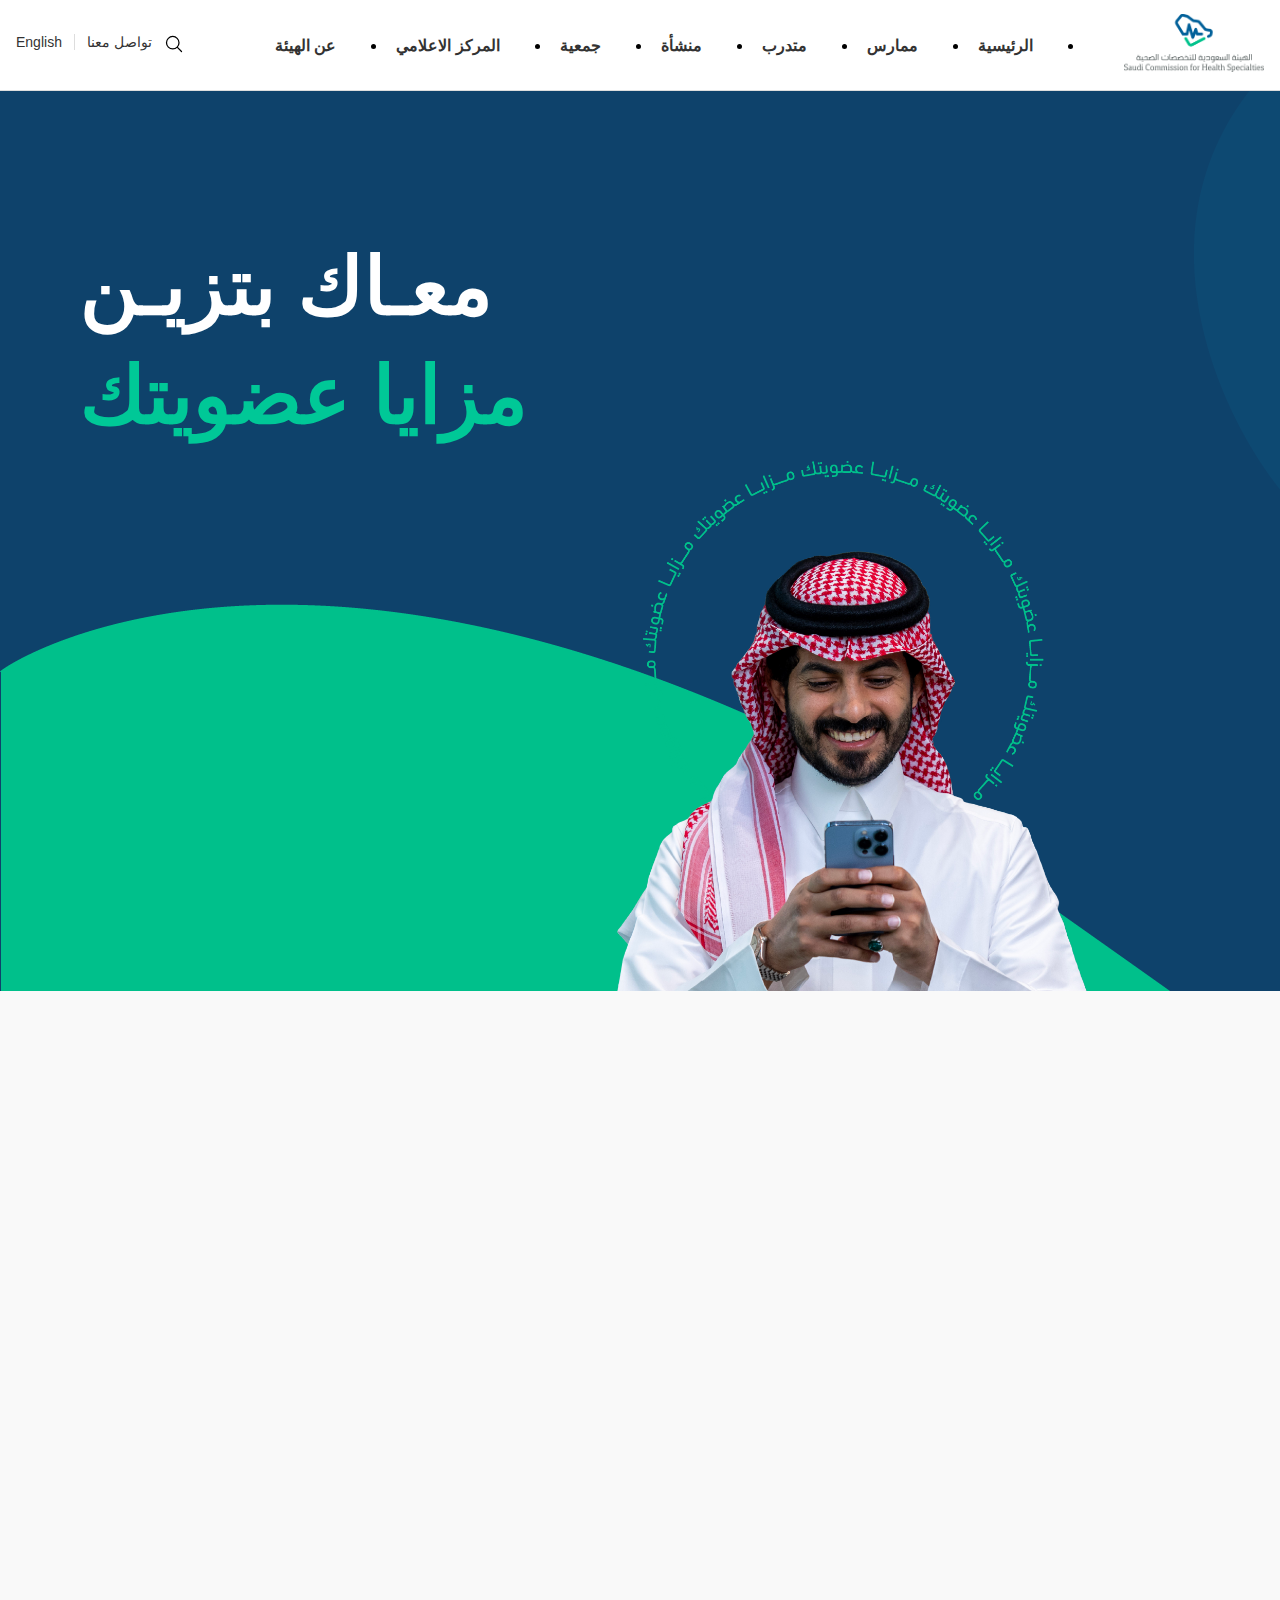
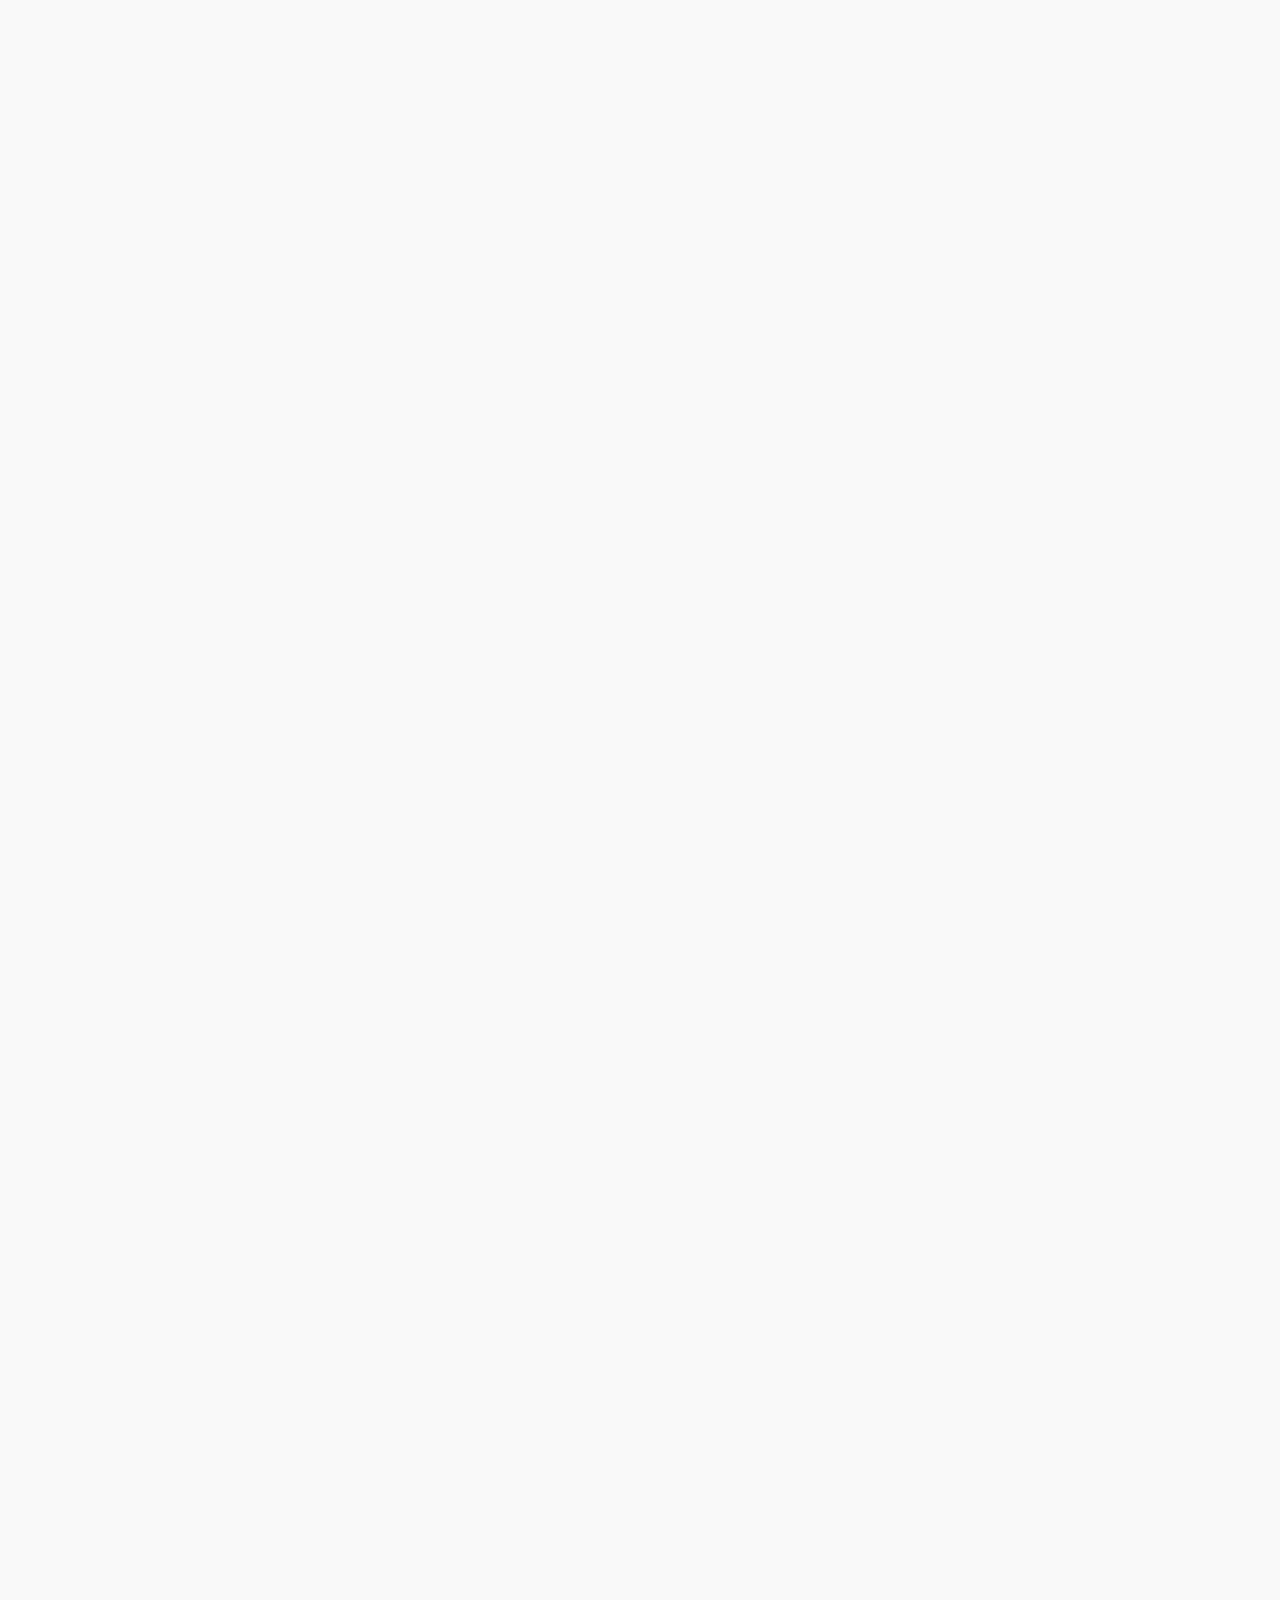
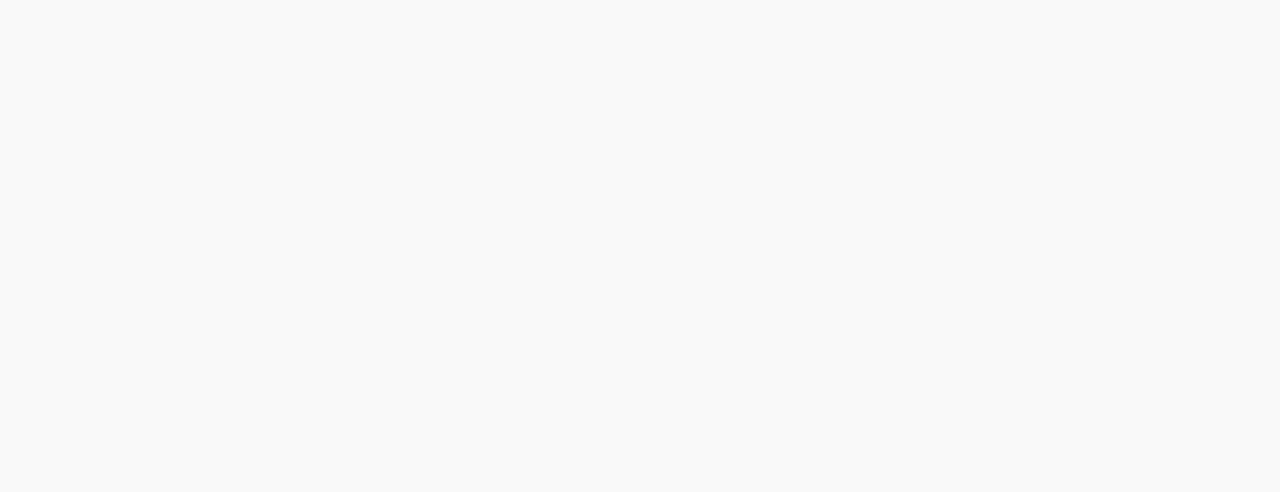
==== index.html @ ab8c8da8 "initial commit" ====
<!DOCTYPE html>
<html lang="ar" dir="rtl">
<head>
  <meta charset="UTF-8">
  <meta name="viewport" content="width=device-width, initial-scale=1.0">
  <title>Landing Page</title>
  <link rel="stylesheet" href="styles.css">
  <link rel="stylesheet" href="assets/fonts/scfhs-font.css"> <!-- Custom font -->
  <script defer src="script.js"></script> <!-- JavaScript for animations -->
</head>
<body>

  <!-- Header Section -->
  <div id="header" class="fade-in"></div>

  <!-- Hero Section -->
  <div id="hero" class="fade-in"></div>

  <!-- Why Section -->
  <div id="why" class="fade-in"></div>

  <!-- Services Section -->
  <div id="services" class="fade-in"></div>

  <!-- Partners Section  -->
  <div id="partners" class="fade-in"></div>

  <!-- Testimonials Section -->

</body>
</html>
---- styles.css ----
@font-face {
  font-family: 'SCFHS Font';
  src: url('./assets/fonts/scfhs-font.woff2') format('woff2'),
       url('./assets/fonts/scfhs-font.woff') format('woff'),
       url('./assets/fonts/scfhs-font.ttf') format('truetype');
  font-weight: normal;
  font-style: normal;
}

body {
  font-family: 'SCFHS Font', sans-serif;
  margin: 0;
  padding: 0;
  background-color: #f9f9f9;
}

/* Base animation setup */
.fade-in {
  opacity: 0;
  transform: translateY(50px); /* Moves down initially */
  transition: opacity 0.8s ease-out, transform 0.8s ease-out;
}

/* Trigger animation when visible */
.fade-in.visible {
  opacity: 1;
  transform: translateY(0);
}

/* Staggered effect for more dramatic entrance */
.fade-in:nth-child(1) { transition-delay: 0s; }
.fade-in:nth-child(2) { transition-delay: 0.2s; }
.fade-in:nth-child(3) { transition-delay: 0.4s; }
.fade-in:nth-child(4)
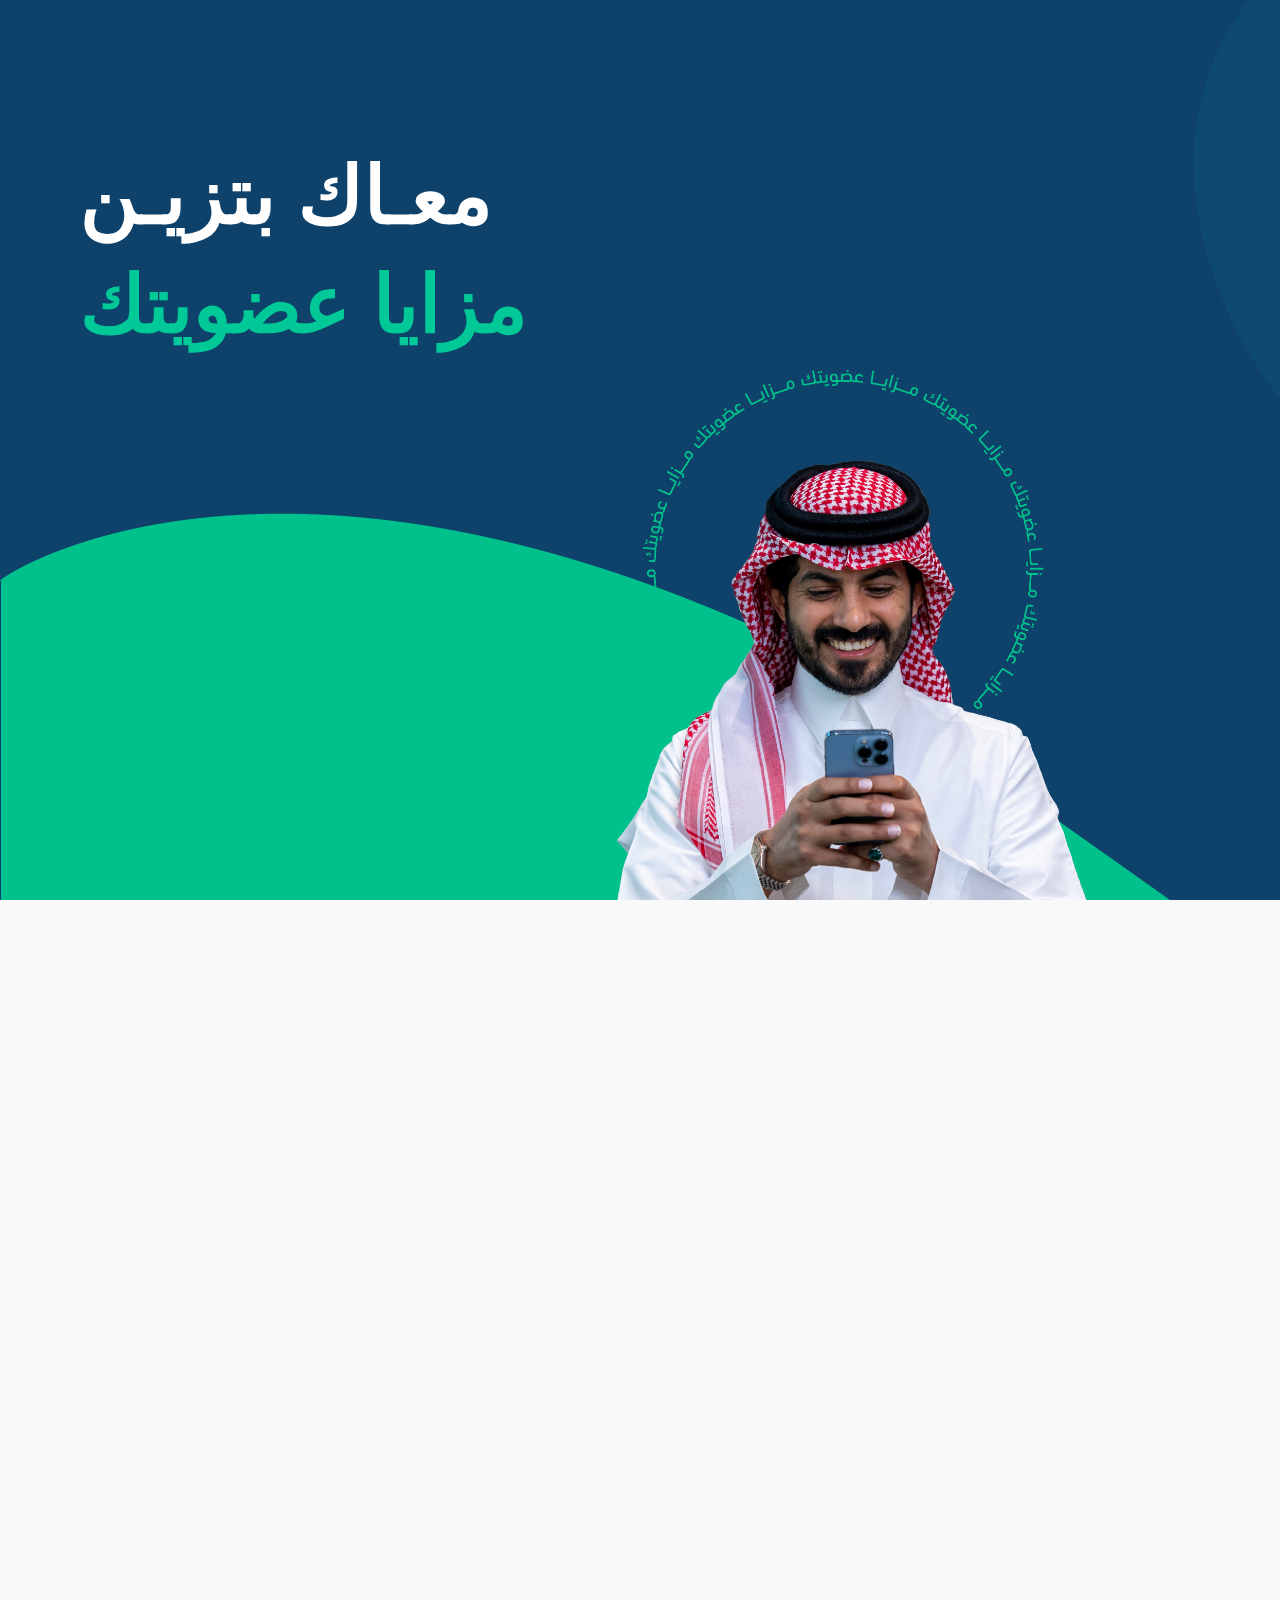
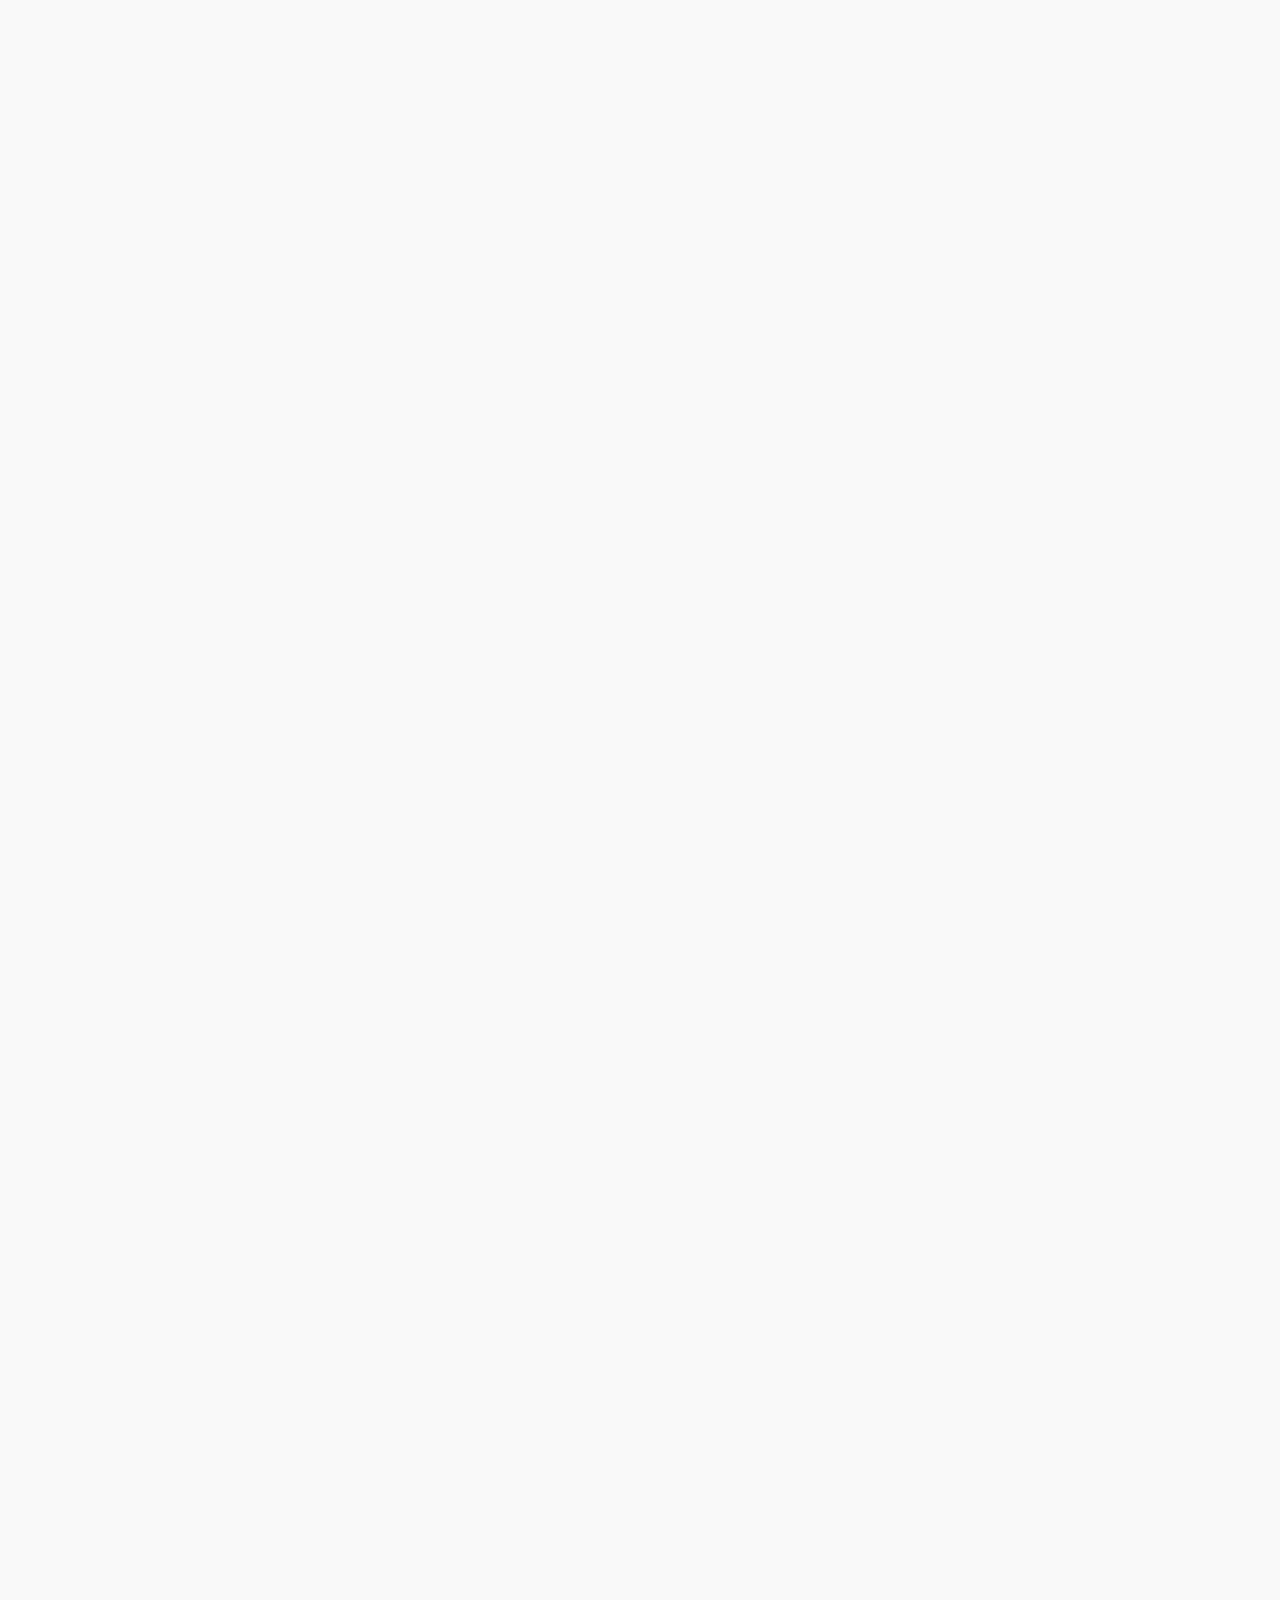
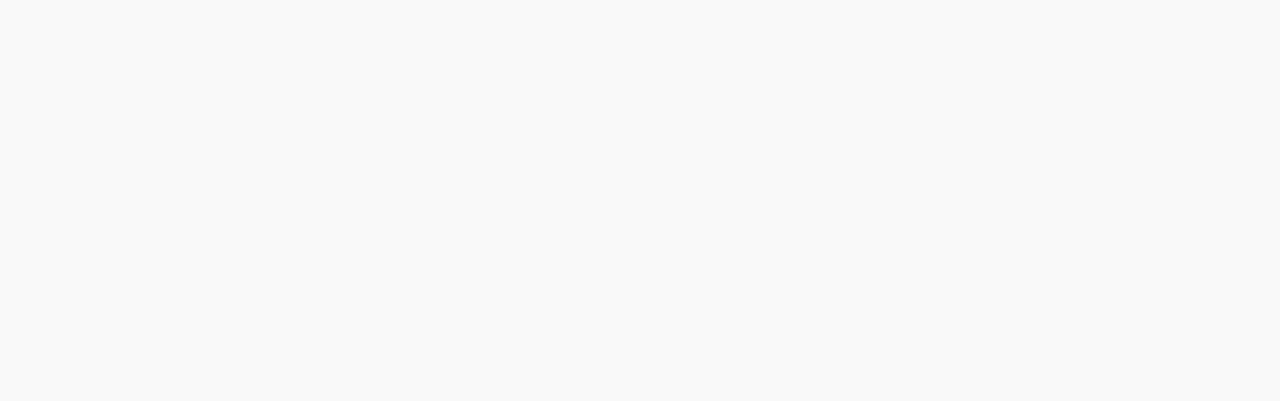
==== commit 25796be3: "Assets path fix 2" ====
--- a/index.html
+++ b/index.html
@@ -10,8 +10,7 @@
 </head>
 <body>
 
-  <!-- Header Section -->
-  <div id="header" class="fade-in"></div>
+  <!-- Header Section    <div id="header" class="fade-in"></div> -->
 
   <!-- Hero Section -->
   <div id="hero" class="fade-in"></div>
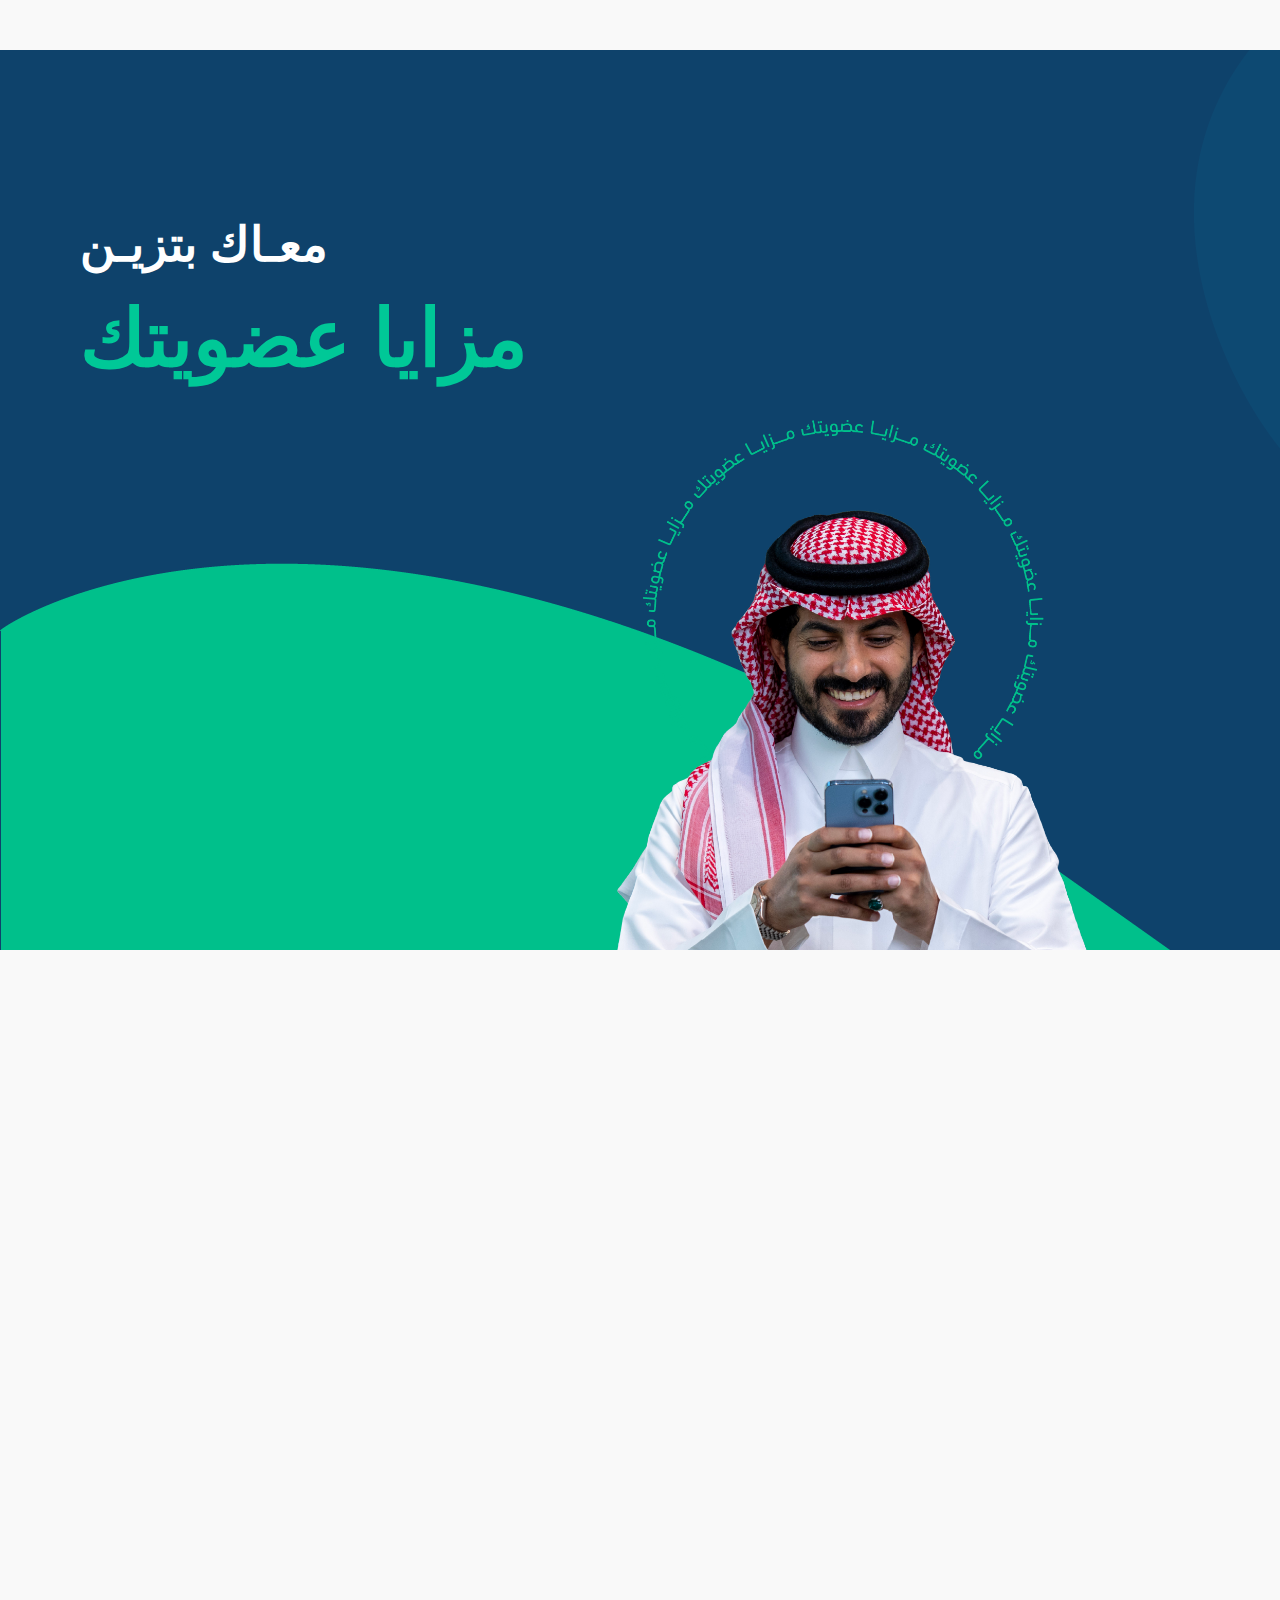
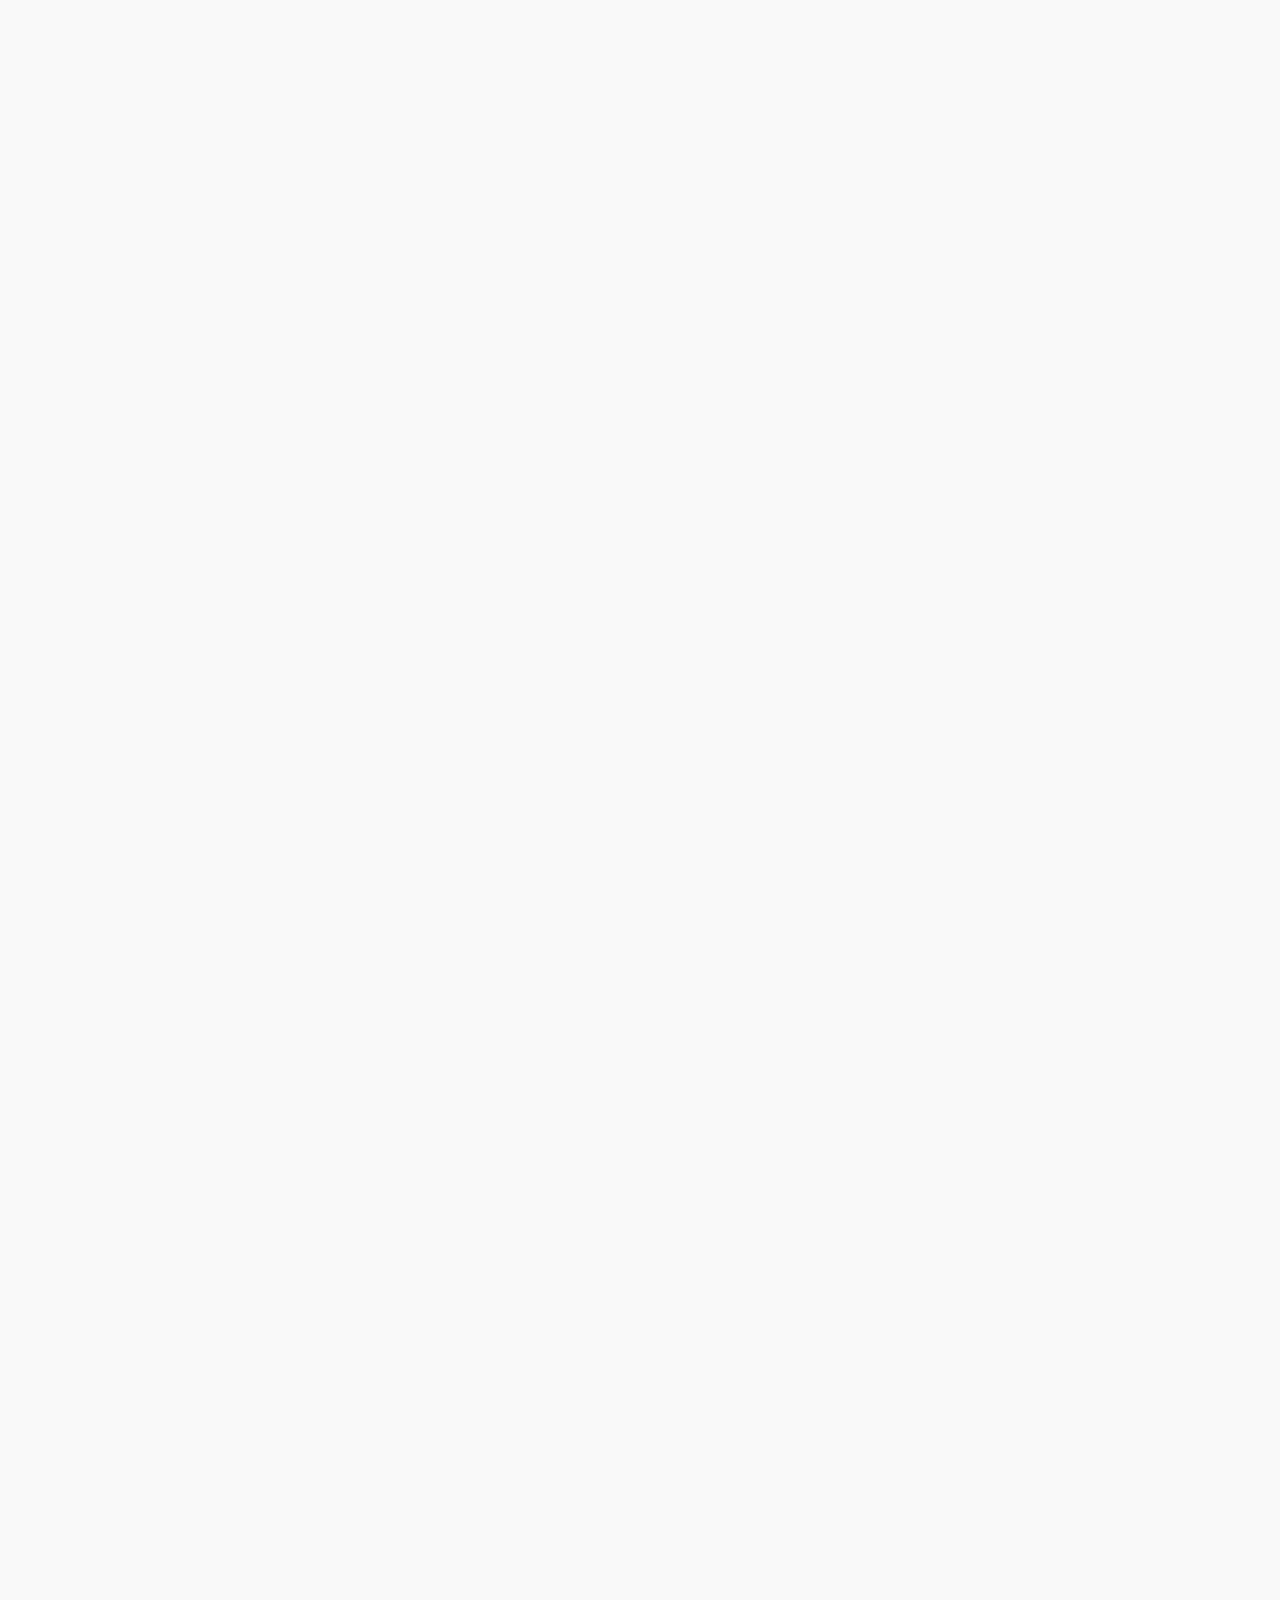
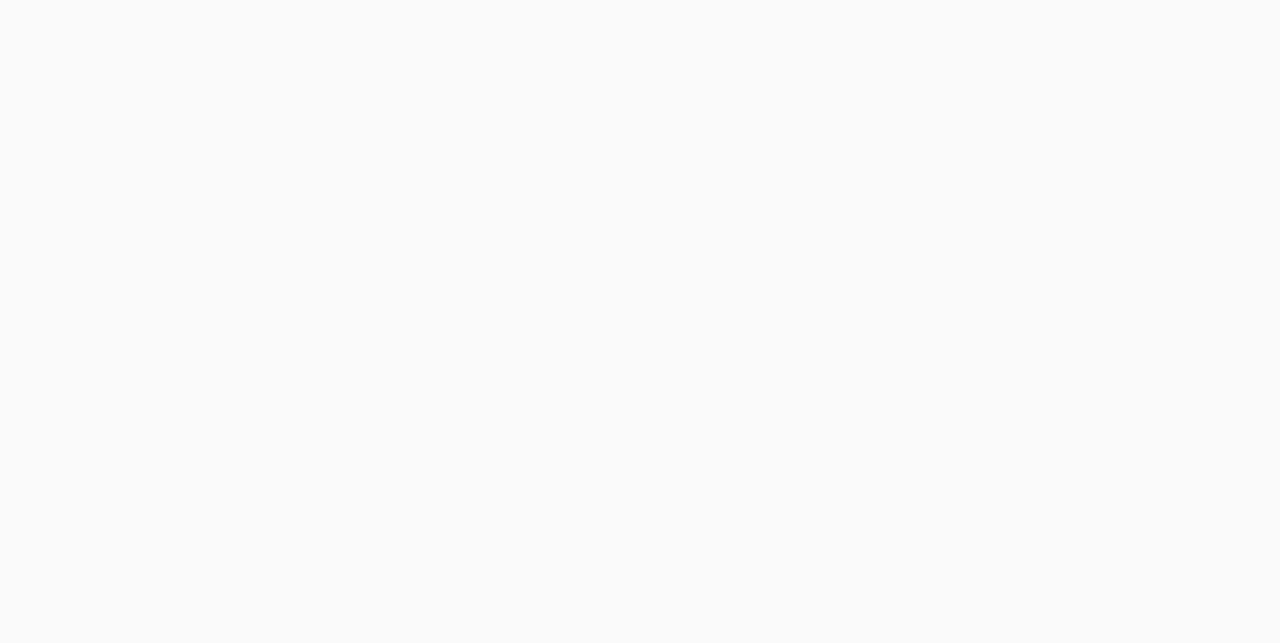
==== commit dc03f937: "Updated fonts declaration" ====
--- a/index.html
+++ b/index.html
@@ -5,7 +5,7 @@
   <meta name="viewport" content="width=device-width, initial-scale=1.0">
   <title>Landing Page</title>
   <link rel="stylesheet" href="styles.css">
-  <link rel="stylesheet" href="assets/fonts/scfhs-font.css"> <!-- Custom font -->
+  <link rel="stylesheet" href="fonts/scfhs-font.css"> <!-- Custom font -->
   <script defer src="script.js"></script> <!-- JavaScript for animations -->
 </head>
 <body>
--- a/styles.css
+++ b/styles.css
@@ -1,3 +1,4 @@
+/* Font Setup */
 @font-face {
   font-family: 'SCFHS Font';
   src: url('./assets/fonts/scfhs-font.woff2') format('woff2'),
@@ -12,6 +13,11 @@
   margin: 0;
   padding: 0;
   background-color: #f9f9f9;
+}
+
+/* Smooth scrolling */
+html {
+  scroll-behavior: smooth;
 }
 
 /* Base animation setup */
@@ -31,4 +37,17 @@
 .fade-in:nth-child(1) { transition-delay: 0s; }
 .fade-in:nth-child(2) { transition-delay: 0.2s; }
 .fade-in:nth-child(3) { transition-delay: 0.4s; }
-.fade-in:nth-child(4)+.fade-in:nth-child(4) { transition-delay: 0.6s; }
+.fade-in:nth-child(5) { transition-delay: 0.8s; }
+
+/* Hero Section Styles (for example) */
+#hero {
+  padding: 50px 0;
+  text-align: center;
+}
+
+#hero h1 {
+  font-size: 3rem;
+  margin-bottom: 20px;
+}
+
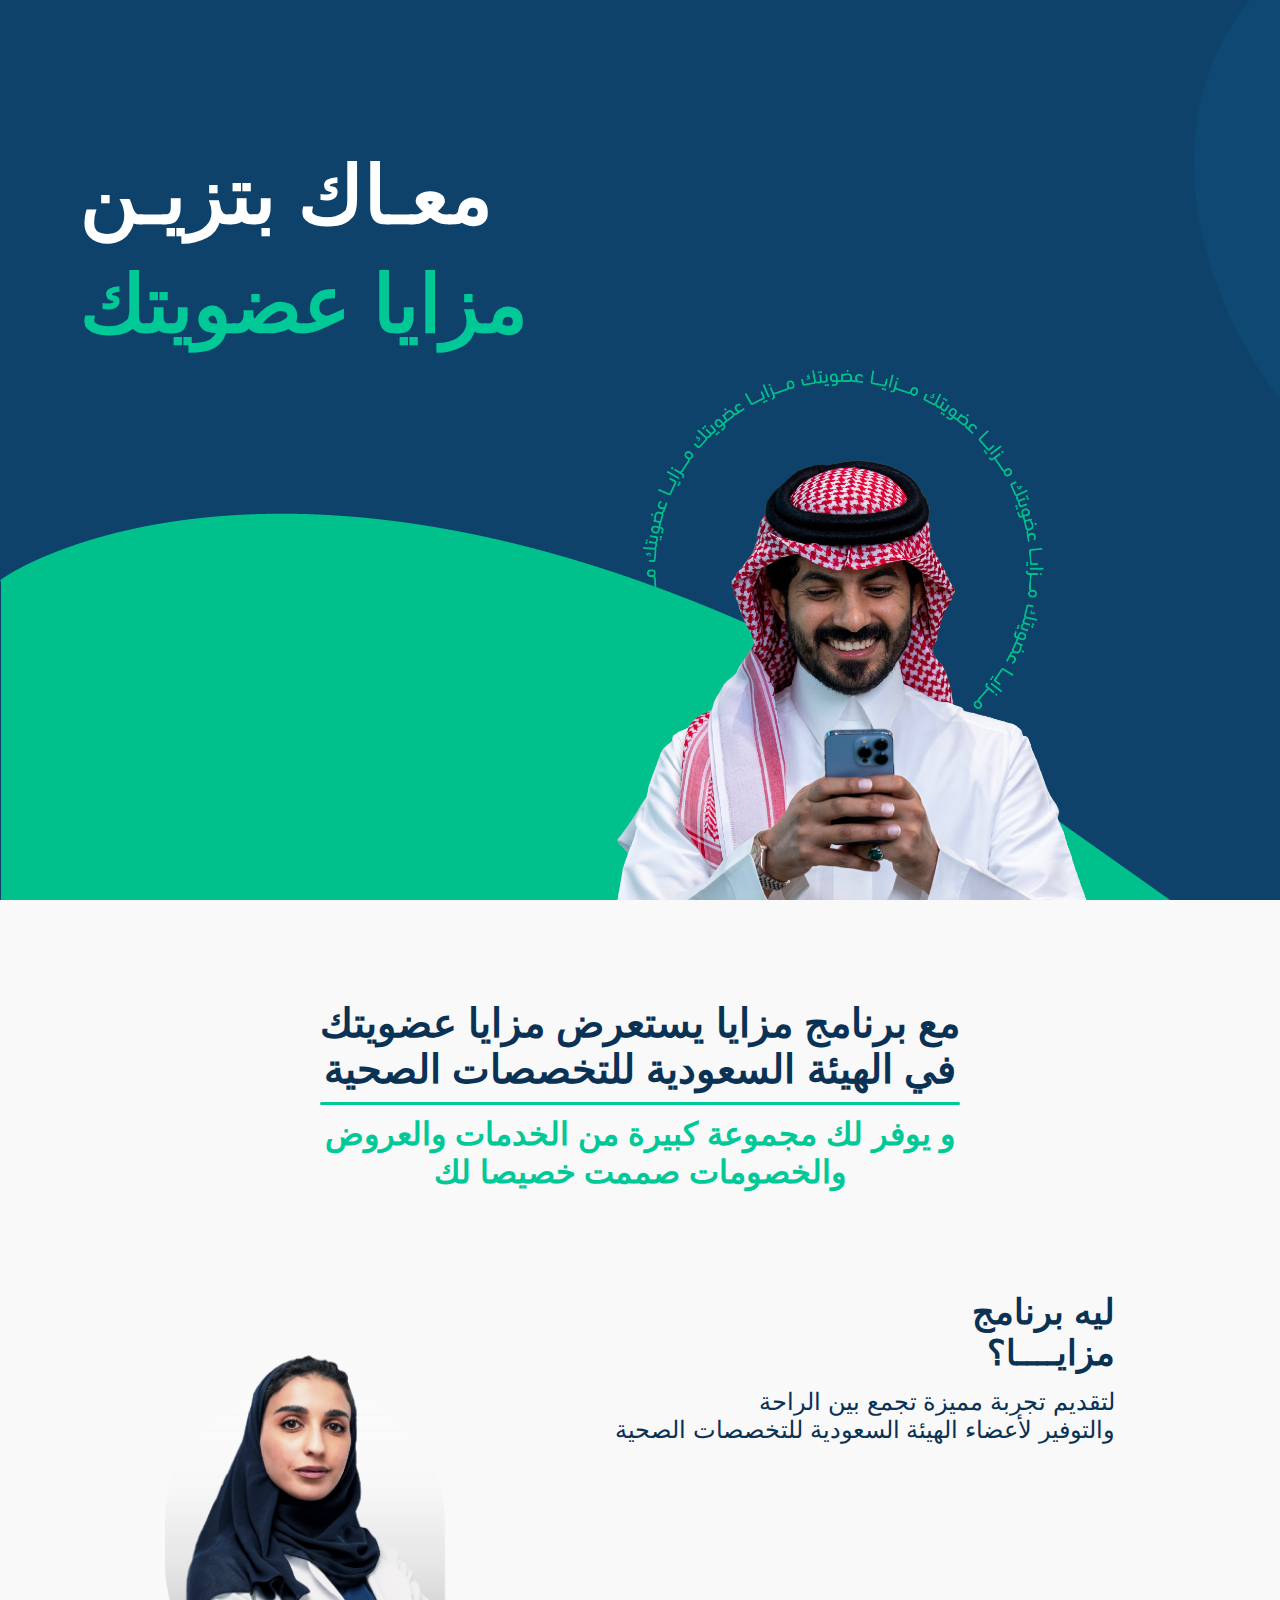
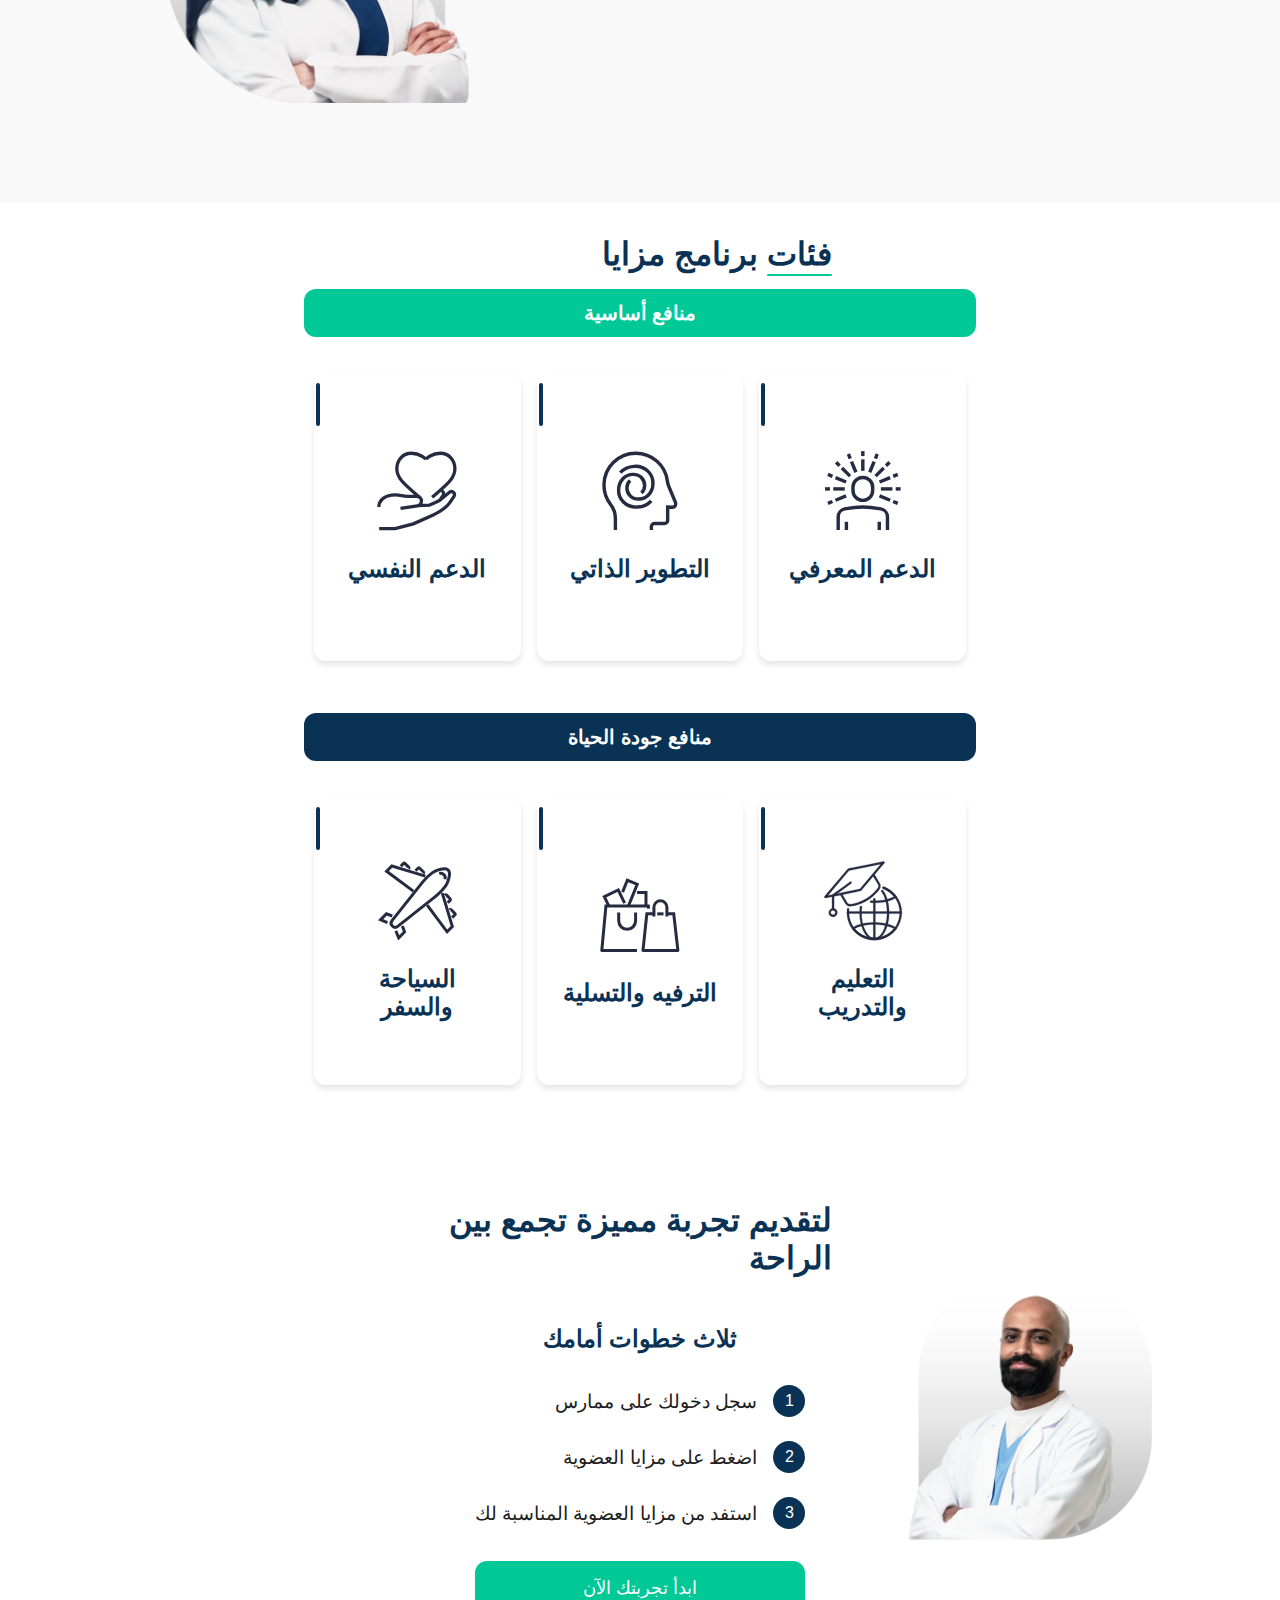
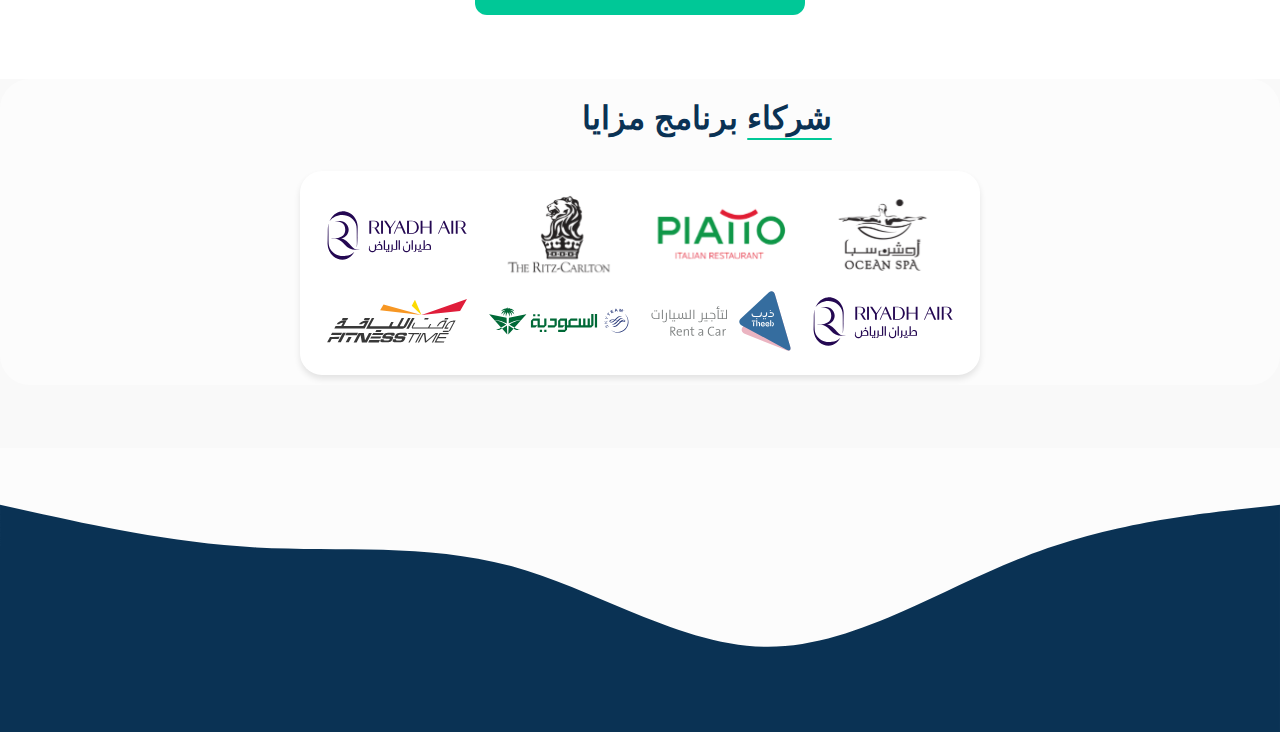
==== commit 392381a5: "merged sections into index.html" ====
--- a/index.html
+++ b/index.html
@@ -10,21 +10,185 @@
 </head>
 <body>
 
-  <!-- Header Section    <div id="header" class="fade-in"></div> -->
+
 
   <!-- Hero Section -->
-  <div id="hero" class="fade-in"></div>
+  <section class="hero">
+    <div class="hero-right">
+      <img src="assets/images/Asset 4@2x.png" alt="صورة توضيحية" class="hero-img">
+    </div>
+    <div class="hero-left">
+        <h1>معـاك بتزيـن</h1>
+        <h2>مزايا عضويتك</h2>
+    </div>
+  </section>
 
-  <!-- Why Section -->
-  <div id="why" class="fade-in"></div>
+ <!-- Why Section -->
+<section class="why-section">
+  <div class="why-content">
+      <div class="title-wrapper">
+          <h1>مع برنامج مزايا يستعرض مزايا عضويتك</h1>
+          <br>
+          <h1>في الهيئة السعودية للتخصصات الصحية</h1>
+          <div class="divider"></div>
+      </div>
+      <h2 class="green-text">و يوفر لك مجموعة كبيرة من الخدمات والعروض</h2>
+      <h2 class="green-text">والخصومات صممت خصيصا لك</h2>
+  </div>
+
+  <div class="why-details">
+      <img src="assets/images/Asset 1@2x.png" alt="Description of image" class="why-img">
+      <div class="text-box">
+          <h2>ليه برنامج<br> مزايــــا؟</h2>
+          <p>لتقديم تجربة مميزة تجمع بين الراحة</p>
+          <p>والتوفير لأعضاء الهيئة السعودية للتخصصات الصحية</p>
+      </div>
+  </div>
+</section>
+
 
   <!-- Services Section -->
-  <div id="services" class="fade-in"></div>
+  <section class="services">
+    <div class="benefits-container">
+      <div class="background-elements">
+        <div class="bg-element-left"></div>
+        <div class="bg-element-right"></div>
+      </div>
+  
+      <div class="benefits-header">
+        <h2 class="ibm-plex-sans-arabic">
+          <span class="underline">فئات</span> برنامج مزايا
+        </h2>
+      </div>
+  
+      <div class="benefits-section">
+        <div class="benefits-category">
+          <h2 class="category-title ibm-plex-sans-arabic">منافع أساسية</h2>
+          <div class="benefits-carousel">
+            <button class="carousel-arrow left" aria-label="Previous">
+              <i class="chevron-left"></i>
+            </button>
+            <div class="benefits-cards">
+              <div class="benefit-card">
+                <div class="card-highlight"></div>
+                <img src="assets/icons/Group (2).svg" alt="الدعم المعرفي" class="benefit-icon" />
+                <h3 class="ibm-plex-sans-arabic">الدعم المعرفي</h3>
+              </div>
+              <div class="benefit-card">
+                <div class="card-highlight"></div>
+                <img src="assets/icons/Group.svg" alt="التطوير الذاتي" class="benefit-icon" />
+                <h3 class="ibm-plex-sans-arabic">التطوير الذاتي</h3>
+              </div>
+              <div class="benefit-card">
+                <div class="card-highlight"></div>
+                <img src="assets/icons/Group (1).svg" alt="الدعم النفسي" class="benefit-icon" />
+                <h3 class="ibm-plex-sans-arabic">الدعم النفسي</h3>
+              </div>
+            </div>
+            <button class="carousel-arrow right" aria-label="Next">
+              <i class="chevron-right"></i>
+            </button>
+          </div>
+        </div>
+  
+        <div class="benefits-category">
+          <h2 class="category-title ibm-plex-sans-arabic lifestyle">منافع جودة الحياة</h2>
+          <div class="benefits-carousel">
+            <button class="carousel-arrow left" aria-label="Previous">
+              <i class="chevron-left"></i>
+            </button>
+            <div class="benefits-cards">
+              <div class="benefit-card">
+                <div class="card-highlight"></div>
+                <img src="assets/icons/Group (5).svg" alt="التعليم والتدريب" class="benefit-icon" />
+                <h3 class="ibm-plex-sans-arabic">التعليم والتدريب</h3>
+              </div>
+              <div class="benefit-card">
+                <div class="card-highlight"></div>
+                <img src="assets/icons/Group (4).svg" alt="الترفيه والتسلية" class="benefit-icon" />
+                <h3 class="ibm-plex-sans-arabic">الترفيه والتسلية</h3>
+              </div>
+              <div class="benefit-card">
+                <div class="card-highlight"></div>
+                <img src="assets/icons/Group (3).svg" alt="السياحة والسفر" class="benefit-icon" />
+                <h3 class="ibm-plex-sans-arabic">السياحة والسفر</h3>
+              </div>
+            </div>
+            <button class="carousel-arrow right" aria-label="Next">
+              <i class="chevron-right"></i>
+            </button>
+          </div>
+        </div>
+      </div>
+  
+      <div class="steps-section">
+        <div class="steps-image">
+          <img src="assets/images/Asset 2@2x.png" alt="Steps illustration" />
+        </div>
+        <div class="benefits-header">
+            <h2 class="ibm-plex-sans-arabic">
+              لتقديم تجربة مميزة تجمع بين الراحة
+            </h2>
+          </div>
+        <h2 class="ibm-plex-sans-arabic">ثلاث خطوات أمامك</h2>
+        <div class="steps-container">
+          <div class="steps-content">
+            <div class="steps-list">
+              <div class="step">
+                <div class="step-number">1</div>
+                <p class="ibm-plex-sans-arabic">سجل دخولك على ممارس</p>
+              </div>
+              <div class="step">
+                <div class="step-number">2</div>
+                <p class="ibm-plex-sans-arabic">اضغط على مزايا العضوية</p>
+              </div>
+              <div class="step">
+                <div class="step-number">3</div>
+                <p class="ibm-plex-sans-arabic">استفد من مزايا العضوية المناسبة لك</p>
+              </div>
+            </div>
+            <button class="start-button ibm-plex-sans-arabic">ابدأ تجربتك الآن</button>
+          </div>
+        </div>
+      
+      </div>
+    </div>
+  </section>
+  
+  <!-- Partners Section -->
+  <section class="partners">
+    <div class="partners-container">
+      <!-- Title Section -->
+      <div class="benefits-header">
+        <h2 class="title">
+          <span class="underline">شركاء</span> برنامج مزايا
+        </h2>
+      </div>
+  <br>
+      <!-- Card Section -->
+      <div class="card-container">
+        <div class="card">
+          <!-- Partners Grid -->
+          <div class="partners-grid">
+            <div class="partner-logo"><img src="assets/icons/oceanspa.svg" alt="Partner 1" /></div>
+            <div class="partner-logo"><img src="assets/icons/piatto.svg" alt="Partner 2" /></div>
+            <div class="partner-logo"><img src="assets/icons/ritz.svg" alt="Partner 3" /></div>
+            <div class="partner-logo"><img src="assets/icons/riyadhair.svg" alt="Partner 4" /></div>
+            <div class="partner-logo"><img src="assets/icons/riyadhair.svg" alt="Partner 5" /></div>
+            <div class="partner-logo"><img src="assets/icons/Theeb.svg" alt="Partner 6" /></div>
+            <div class="partner-logo"><img src="assets/icons/شعار الخطوط السعودية الجديد بدقة عالية svg png.svg" alt="Partner 7" /></div>
+            <div class="partner-logo"><img src="assets/icons/FitnessTime-01.svg" alt="Partner 8" /></div>
+          </div>
+        </div>
+      </div>
+    </div>
+  </section>
 
-  <!-- Partners Section  -->
-  <div id="partners" class="fade-in"></div>
+  <!-- footer Section -->
+  <section class="footer">
+    <img src="assets\images\wave.svg" alt="Wave" class="wave-svg">
 
-  <!-- Testimonials Section -->
+  </section>
 
 </body>
 </html>
--- a/styles.css
+++ b/styles.css
@@ -40,14 +40,859 @@
 .fade-in:nth-child(4) { transition-delay: 0.6s; }
 .fade-in:nth-child(5) { transition-delay: 0.8s; }
 
-/* Hero Section Styles (for example) */
-#hero {
-  padding: 50px 0;
+
+
+
+
+/* Hero Section Styles */
+.hero {
+    width: 100%;
+    padding: 25em 10rem;
+    position: relative;
+    height: 100vh;
+    background-image: url('../assets/images/Asset\ 5@2x.png');
+    display: flex;
+    align-items: center;
+    justify-content: space-between;
+    overflow: hidden;
+}
+
+.hero-left {
+    flex-basis: 50%;
+    color: white;
+}
+
+.hero-left h1 {
+    font-size: 7rem;
+    font-weight: bold;
+    transform: translateY(-200px);
+}
+
+.hero-left h2 {
+    font-size: 7rem;
+    font-weight: bold;
+    margin-top: 1rem;
+    color: #00C897;
+    transform: translateY(-200px);
+}
+
+.hero-right {
+    flex-basis: 50%;
+    position: relative;
+}
+
+.hero-right .hero-img {
+    position: absolute;
+    right: -10rem;
+    top: -10rem;
+    z-index: 3;
+    max-width: 800px;
+}
+
+/* Medium screen - Tablets */
+@media (max-width: 1659px) and (min-width: 768px) {
+    .hero {
+      padding: 20em 5rem;
+    }
+
+    .hero-left {
+      flex-basis: 50%;
+      text-align: left;
+      font-size: 6rem;
+    }
+
+    .hero-right {
+      flex-basis: 50%;
+      display: flex;
+      justify-content: center;
+    }
+
+    .hero-right .hero-img {
+      position: absolute;
+      right: 2rem;
+      top: -5rem;
+      max-width: 600px;
+    }
+
+    .hero-left h1 {
+      font-size: 5rem;
+    }
+
+    .hero-left h2 {
+      font-size: 5rem;
+    }
+}
+
+/* Responsive for small screens */
+@media (max-width: 1024px) {
+    .hero {
+      flex-direction: column;
+      text-align: center;
+      padding: 6rem 2rem;
+      border-radius: 0;
+      overflow: hidden;
+    }
+
+    .hero-left {
+      flex-basis: 100%;
+      order: -1;
+    }
+
+    .hero-right {
+      flex-basis: 100%;
+      display: flex;
+      justify-content: center;
+      margin-top: 3rem;
+    }
+
+    .hero-right .hero-img {
+      position: static;
+      max-width: 750px;
+    }
+
+    .hero-left h1 {
+      font-size: 3rem;
+      transform: translateY(0px);
+    }
+
+    .hero-left h2 {
+      font-size: 3rem;
+      transform: translateY(0px);
+    }
+}
+
+/* Small screens */
+@media (max-width: 600px) {
+    .hero-left h1 {
+      font-size: 2.5rem;
+    }
+
+    .hero-left h2 {
+      font-size: 2.5rem;
+    }
+
+    .hero-right .hero-img {
+      max-width: 450px;
+    }
+}
+
+
+
+/* Why Section Styles */
+.why-section {
+    max-width: 1000px;
+    margin: 0 auto;
+    padding: 100px 20px;
+    display: flex;
+    flex-direction: column;
+    align-items: center;
+    text-align: center;
+}
+
+.why-content {
+    width: 100%;
+    text-align: center;
+}
+
+.title-wrapper {
+    display: inline-block;
+    text-align: center;
+}
+
+.title-wrapper h1 {
+    color: #0A3254;
+    font-size: 2.5rem;
+    font-weight: bold;
+    display: inline-block;
+    margin: 0;
+}
+
+.divider {
+    height: 3px;
+    background-color: #00C897;
+    border-radius: 5px;
+    width: 100%;
+    margin: 10px auto;
+}
+
+.why-content h2 {
+    color: #00C897;
+    font-size: 2rem;
+    font-weight: bold;
+}
+
+.why-details {
+    display: flex;
+    align-items: flex-start;
+    justify-content: space-between;
+    flex-direction: row-reverse;
+    text-align: right;
+    gap: 100px;
+    padding-top: 100px;
+}
+
+/* Text Box */
+.text-box {
+    max-width: 55%;
+}
+
+.text-box h2 {
+    font-size: 2.2rem;
+    color: #0A3254;
+    font-weight: bold;
+    margin-bottom: 15px;
+}
+
+.text-box p {
+    font-size: 1.5rem;
+    color: #0A3254;
+}
+
+/* Image */
+.why-img {
+    width: 350px;
+    height: auto;
+    max-width: 45%;
+    margin-top: 5px;
+}
+
+/* Responsive Styles */
+@media (max-width: 768px) {
+    .why-section {
+        padding: 60px 15px;
+    }
+
+    .title-wrapper h1 {
+        font-size: 2rem;
+    }
+
+    .why-content h2 {
+        font-size: 1.8rem;
+    }
+
+    .why-details {
+        flex-direction: column;
+        align-items: center;
+        text-align: center;
+        gap: 40px;
+        padding-top: 60px;
+    }
+
+    .text-box {
+        max-width: 90%;
+        text-align: center;
+    }
+
+    .text-box h2 {
+        font-size: 2rem;
+    }
+
+    .text-box p {
+        font-size: 1.2rem;
+    }
+
+    .why-img {
+        max-width: 80%;
+        margin-top: 10px;
+    }
+}
+
+@media (max-width: 480px) {
+    .title-wrapper h1 {
+        font-size: 1.5rem;
+    }
+
+    .why-content h2 {
+        font-size: 1.3rem;
+    }
+
+    .why-details {
+        gap: 30px;
+        padding-top: 40px;
+    }
+
+    .text-box {
+        max-width: 100%;
+        text-align: center;
+    }
+
+    .text-box h2 {
+        font-size: 1.8rem;
+    }
+
+    .text-box p {
+        font-size: 1.15rem;
+    }
+
+    .why-img {
+        max-width: 75%;
+        margin-top: 5px;
+    }
+}
+
+
+
+/* General Styles */
+.services {
+  background-color: white;
+  direction: rtl;
+}
+
+.benefits-container {
+  position: relative;
+  overflow: hidden;
+  padding: 2rem 0;
+  max-width: 1200px;
+  margin: 0 auto;
+}
+
+/* Background Elements */
+.background-elements {
+  position: absolute;
+  top: 0;
+  left: 0;
+  width: 100%;
+  height: 100%;
+  z-index: -1;
+}
+
+.bg-element-left {
+  position: absolute;
+  left: 0;
+  top: 0;
+  width: 40%;
+  height: 80%;
+  background-color: #f8f9fa;
+  border-bottom-right-radius: 100%;
+}
+
+.bg-element-right {
+  position: absolute;
+  right: 0;
+  bottom: 0;
+  width: 60%;
+  height: 60%;
+  background-color: #6082B6;
+  border-top-left-radius: 100%;
+}
+
+/* Benefits Header */
+.benefits-header {
+  text-align: right;
+  max-width: 24rem;
+  margin: 0 auto 1rem;
+  width: 100%;
+}
+
+.benefits-header h2 {
+  color: #0A3254;
+  font-size: 2rem;
+  font-weight: bold;
+  display: inline-block;
+}
+
+.benefits-header .underline {
+  position: relative;
+}
+
+.benefits-header .underline::after {
+  content: '';
+  position: absolute;
+  bottom: -2px;
+  right: 0;
+  width: 100%;
+  height: 2.5px;
+  background-color: #00C897;
+  border-radius: 9999px;
+}
+
+/* Benefits Section */
+.benefits-section {
+  margin-bottom: 4rem;
+}
+
+.benefits-category {
+  margin-bottom: 2rem;
+  display: flex;
+  flex-direction: column;
+  align-items: center;
+}
+
+.category-title {
+  background-color: #00C897;
+  height: 3rem;
+  border-radius: 0.75rem;
+  width: 100%;
+  max-width: 42rem;
+  margin: 0 auto;
+  display: flex;
+  align-items: center;
+  justify-content: center;
+  color: white;
+  font-size: 1.25rem;
+  font-weight: bold;
+}
+
+.category-title.lifestyle {
+  background-color: #0A3254;
+}
+
+/* Benefits Carousel */
+.benefits-carousel {
+  position: relative;
+  overflow: hidden;
+  margin-top: 1rem;
+  width: 100%;
+  max-width: 42rem;
+}
+
+.carousel-arrow {
+  position: absolute;
+  top: 50%;
+  transform: translateY(-50%);
+  width: 1.5rem;
+  height: 1.5rem;
+  color: #0A3254;
+  cursor: pointer;
+  transition: color 0.3s;
+  background: none;
+  border: none;
+  font-size: 1.5rem;
+  z-index: 10;
+}
+
+.carousel-arrow:hover {
+  color: #00C897;
+}
+
+.carousel-arrow.left {
+  left: -2rem;
+}
+
+.carousel-arrow.right {
+  right: -2rem;
+}
+
+.benefits-cards {
+  display: flex;
+  justify-content: center;
+  gap: 1rem;
+  transition: transform 0.5s ease-in-out;
+  padding: 20px 10px;
+}
+
+/* Benefit Card */
+.benefit-card {
+  position: relative;
+  width: 100%;
+  max-width: 14rem;
+  height: 18rem;
+  display: flex;
+  flex-direction: column;
+  align-items: center;
+  justify-content: center;
+  padding: 1.5rem;
+  box-shadow: 0 4px 6px rgba(0, 0, 0, 0.1);
+  transition: all 0.3s;
+  border: 2px solid transparent;
+  overflow: hidden;
+  border-radius: 0.75rem;
+}
+
+.benefit-card:hover {
+  box-shadow: 0 10px 15px rgba(0, 0, 0, 0.1);
+  border-color: #00C897;
+  transform: scale(1.05);
+}
+
+.card-highlight {
+  position: absolute;
+  left: 0;
+  top: 0.5rem;
+  width: 0.25rem;
+  height: 15%;
+  background-color: #0A3254;
+  border-radius: 9999px;
+  transition: background-color 0.3s;
+}
+
+.benefit-card:hover .card-highlight {
+  background-color: #00C897;
+}
+
+.benefit-icon {
+  margin-bottom: 1.5rem;
+  width: 5rem;
+  height: 5rem;
+  filter: brightness(0) invert(16%) sepia(30%) saturate(600%) hue-rotate(190deg) contrast(100%);
+  transition: filter 0.3s;
+}
+
+.benefit-card:hover .benefit-icon {
+  filter: invert(56%) sepia(75%) saturate(471%) hue-rotate(118deg) brightness(93%) contrast(101%);
+}
+
+.benefit-card h3 {
   text-align: center;
-}
-
-#hero h1 {
-  font-size: 3rem;
-  margin-bottom: 20px;
-}
-
+  font-size: 1.5rem;
+  font-weight: bold;
+  color: #0A3254;
+  transition: color 0.3s;
+}
+
+.benefit-card:hover h3 {
+  color: #00C897;
+}
+
+/* Steps Section */
+.services {
+  background-color: white;
+  direction: rtl;
+}
+
+.benefits-container {
+  position: relative;
+  overflow: hidden;
+  padding: 2rem 0;
+  max-width: 1200px;
+  margin: 0 auto;
+}
+
+/* ... (previous styles remain the same) ... */
+
+/* Steps Section */
+.steps-section {
+  position: relative;
+  text-align: center;
+  max-width: 64rem;
+  margin: 0 auto;
+  padding: 2rem 1rem;
+}
+
+.steps-section h2 {
+  color: #0A3254;
+  font-size: 1.5rem;
+  font-weight: bold;
+  margin-bottom: 2rem;
+}
+
+.steps-container {
+  display: flex;
+  justify-content: center;
+}
+
+.steps-content {
+  max-width: 32rem;
+  text-align: right;
+}
+
+.steps-image {
+  position: absolute;
+  right: 0;
+  top: 50%;
+  transform: translateY(-50%);
+  width: 300px;
+  height: auto;
+}
+
+.steps-image img {
+  width: 100%;
+  height: auto;
+
+}
+
+.steps-list {
+  margin-bottom: 2rem;
+}
+
+.step {
+  display: flex;
+  align-items: center;
+  gap: 1rem;
+  text-align: right;
+  margin-bottom: 1.5rem;
+}
+
+.step-number {
+  width: 2rem;
+  height: 2rem;
+  border-radius: 50%;
+  background-color: #0A3254;
+  color: white;
+  display: flex;
+  align-items: center;
+  justify-content: center;
+  flex-shrink: 0;
+  font-size: 1rem;
+}
+
+.step p {
+  color: rgb(33, 32, 32);
+  font-size: 1.2rem;
+}
+
+.start-button {
+  background-color: #00C897;
+  color: white;
+  border: none;
+  border-radius: 0.75rem;
+  width: 100%;
+  padding: 1rem;
+  font-size: 1.125rem;
+  cursor: pointer;
+  transition: background-color 0.3s;
+}
+
+.start-button:hover {
+  background-color: rgba(0, 200, 151, 0.9);
+}
+
+/* Responsive Styles */
+@media (max-width: 640px) {
+  .carousel-arrow {
+    display: none;
+  }
+
+  .benefits-cards {
+    flex-direction: column;
+    align-items: center;
+    padding: 20px 0;
+  }
+
+  .benefit-card {
+    max-width: 90%;
+  }
+
+  .benefits-container {
+    padding-left: 2rem;
+    padding-right: 2rem;
+  }
+
+  .category-title,
+  .benefits-carousel {
+    max-width: 100%;
+  }
+
+  .steps-container {
+      flex-direction: column;
+      align-items: center;
+    }
+  
+    .steps-content {
+      width: 100%;
+    }
+    .steps-image {
+      position: static;
+      transform: none;
+      width: 100%;
+      max-width: 300px;
+      margin: 2rem auto 0;
+    }
+  
+}
+
+@media (min-width: 641px) and (max-width: 1023px) {
+  .category-title,
+  .benefits-carousel {
+    max-width: 30rem;
+  }
+
+  .benefits-cards {
+    justify-content: flex-start;
+    overflow-x: auto;
+    scroll-snap-type: x mandatory;
+    -webkit-overflow-scrolling: touch;
+    scrollbar-width: none;
+    -ms-overflow-style: none;
+  }
+
+  .benefits-cards::-webkit-scrollbar {
+    display: none;
+  }
+
+  .benefit-card {
+    scroll-snap-align: start;
+    flex: 0 0 auto;
+    max-width: 9rem;
+    height: 16rem;
+  }
+
+  .benefit-icon {
+    width: 4rem;
+    height: 4rem;
+  }
+
+  .benefit-card h3 {
+    font-size: 1.25rem;
+  }
+  .steps-image {
+      position: static;
+      transform: none;
+      width: 100%;
+      max-width: 300px;
+      margin: 2rem auto 0;
+    }
+}
+
+@media (min-width: 1024px) {
+  .category-title,
+  .benefits-carousel {
+    max-width: 42rem;
+  }
+
+  .benefits-cards {
+    justify-content: center;
+  }
+}
+
+
+
+
+
+.partners {
+  margin-bottom: 64px;
+  background-color: #FCFCFC;
+  border-radius: 30px;
+  padding-top: 20px;
+  padding-bottom: 10px;
+}
+
+.partners-container {
+  max-width: 720px;
+  margin: 0 auto;
+}
+.benefits-header {
+    text-align: right;
+    max-width: 24rem;
+    margin: 0 auto 1rem;
+    width: 100%;
+  }
+  
+  .benefits-header h2 {
+    color: #0A3254;
+    font-size: 2rem;
+    font-weight: bold;
+    display: inline-block;
+  }
+  
+  .benefits-header .underline {
+    position: relative;
+  }
+  
+  .benefits-header .underline::after {
+    content: '';
+    position: absolute;
+    bottom: -4px;
+    right: 0;
+    width: 100%;
+    height: 2.5px;
+    background-color: #00C897;
+    border-radius: 9999px;
+  }
+
+.card-container {
+  position: relative;
+  width: 100%;
+  display: flex;
+  align-items: center;
+  justify-content: center;
+  border-radius: 24px;
+  transition: all 0.3s ease-in-out;
+  padding-left: 20px;
+  padding-right: 20px;
+}
+
+.card-container:hover {
+  transform: translateY(-16px);
+}
+
+.card {
+  display: flex;
+  flex-direction: column;
+  align-items: center;
+  gap: 16px;
+  padding: 24px;
+  border-radius: 22px;
+  color: #0A3254;
+  overflow: hidden;
+  background-color: white;
+  transition: all 0.3s ease-in-out;
+  box-shadow: 0 4px 6px rgba(0, 0, 0, 0.1);
+  width: 100%;
+}
+
+.partners-grid {
+  display: grid;
+  grid-template-columns: repeat(4, 1fr);
+  gap: 16px;
+  width: 100%;
+}
+
+.partner-logo {
+  display: flex;
+  align-items: center;
+  justify-content: center;
+}
+
+.partner-logo img {
+  max-width: 140px;
+  max-height: 80px;
+  object-fit: contain;
+}
+
+.card-container::before,
+.card-container::after {
+  content: '';
+  position: absolute;
+  left: 50%;
+  transform: translateX(-50%);
+  border-radius: 22px;
+  transition: all 0.3s ease-in-out;
+}
+
+.card-container::before {
+  top: -4%;
+  width: 95%;
+  height: 85%;
+  z-index: -1;
+}
+
+.card-container::after {
+  top: -8%;
+  width: 90%;
+  height: 80%;
+
+}
+
+@media (max-width: 640px) {
+  .partners-container {
+    width: 100%;
+  }
+
+  .title {
+    font-size: 20px;
+    padding-right: 20px;
+  }
+
+  .partners-grid {
+    grid-template-columns: repeat(2, 1fr);
+  }
+}
+
+
+
+/* Styling for the footer and SVG wave */
+.footer {
+  position: relative;
+  width: 100%;
+  background-color: #FCFCFC; /* Optional: background color for the footer section */
+  overflow: hidden; /* Ensure the SVG does not overflow out of the footer */
+  margin-top: -1px; /* Optional: adjust to control the space between sections */
+}
+
+.wave-svg {
+  width: 100%;
+  height: auto;
+  display: block;
+  position: relative;
+}
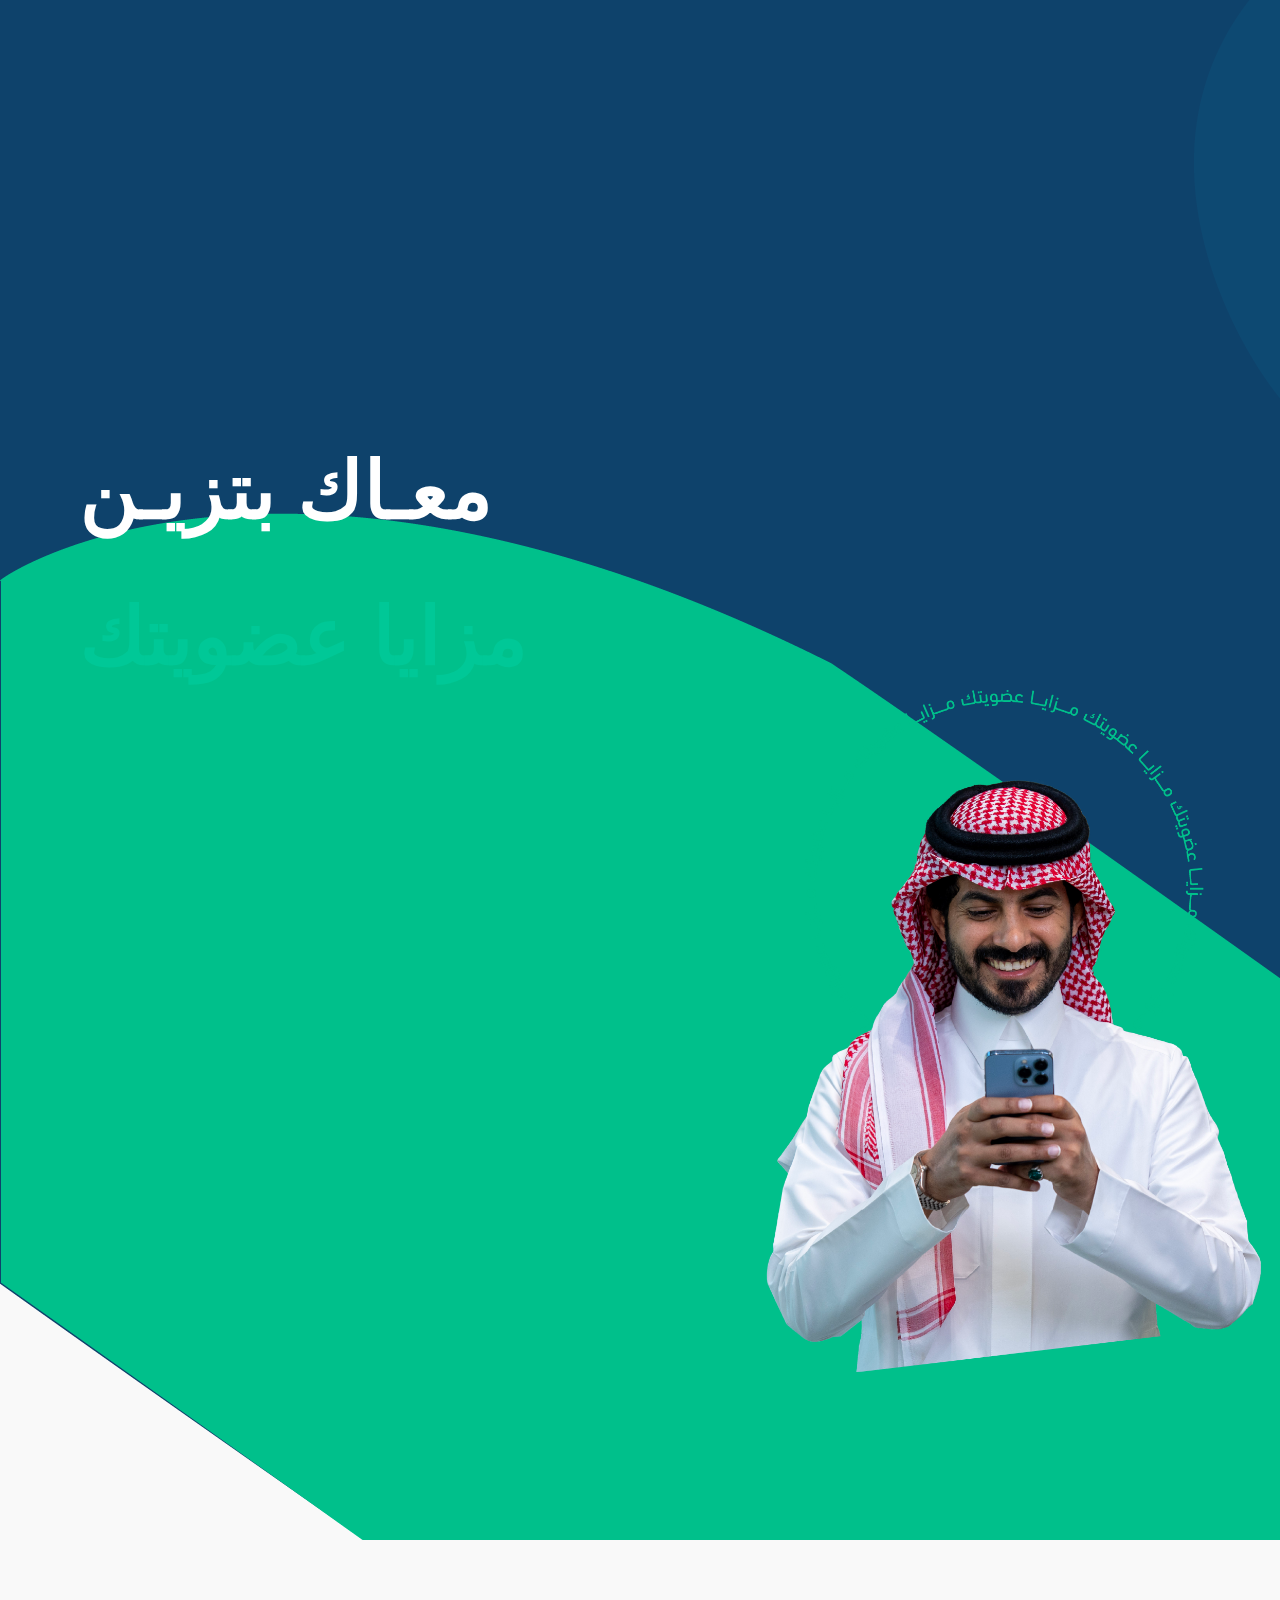
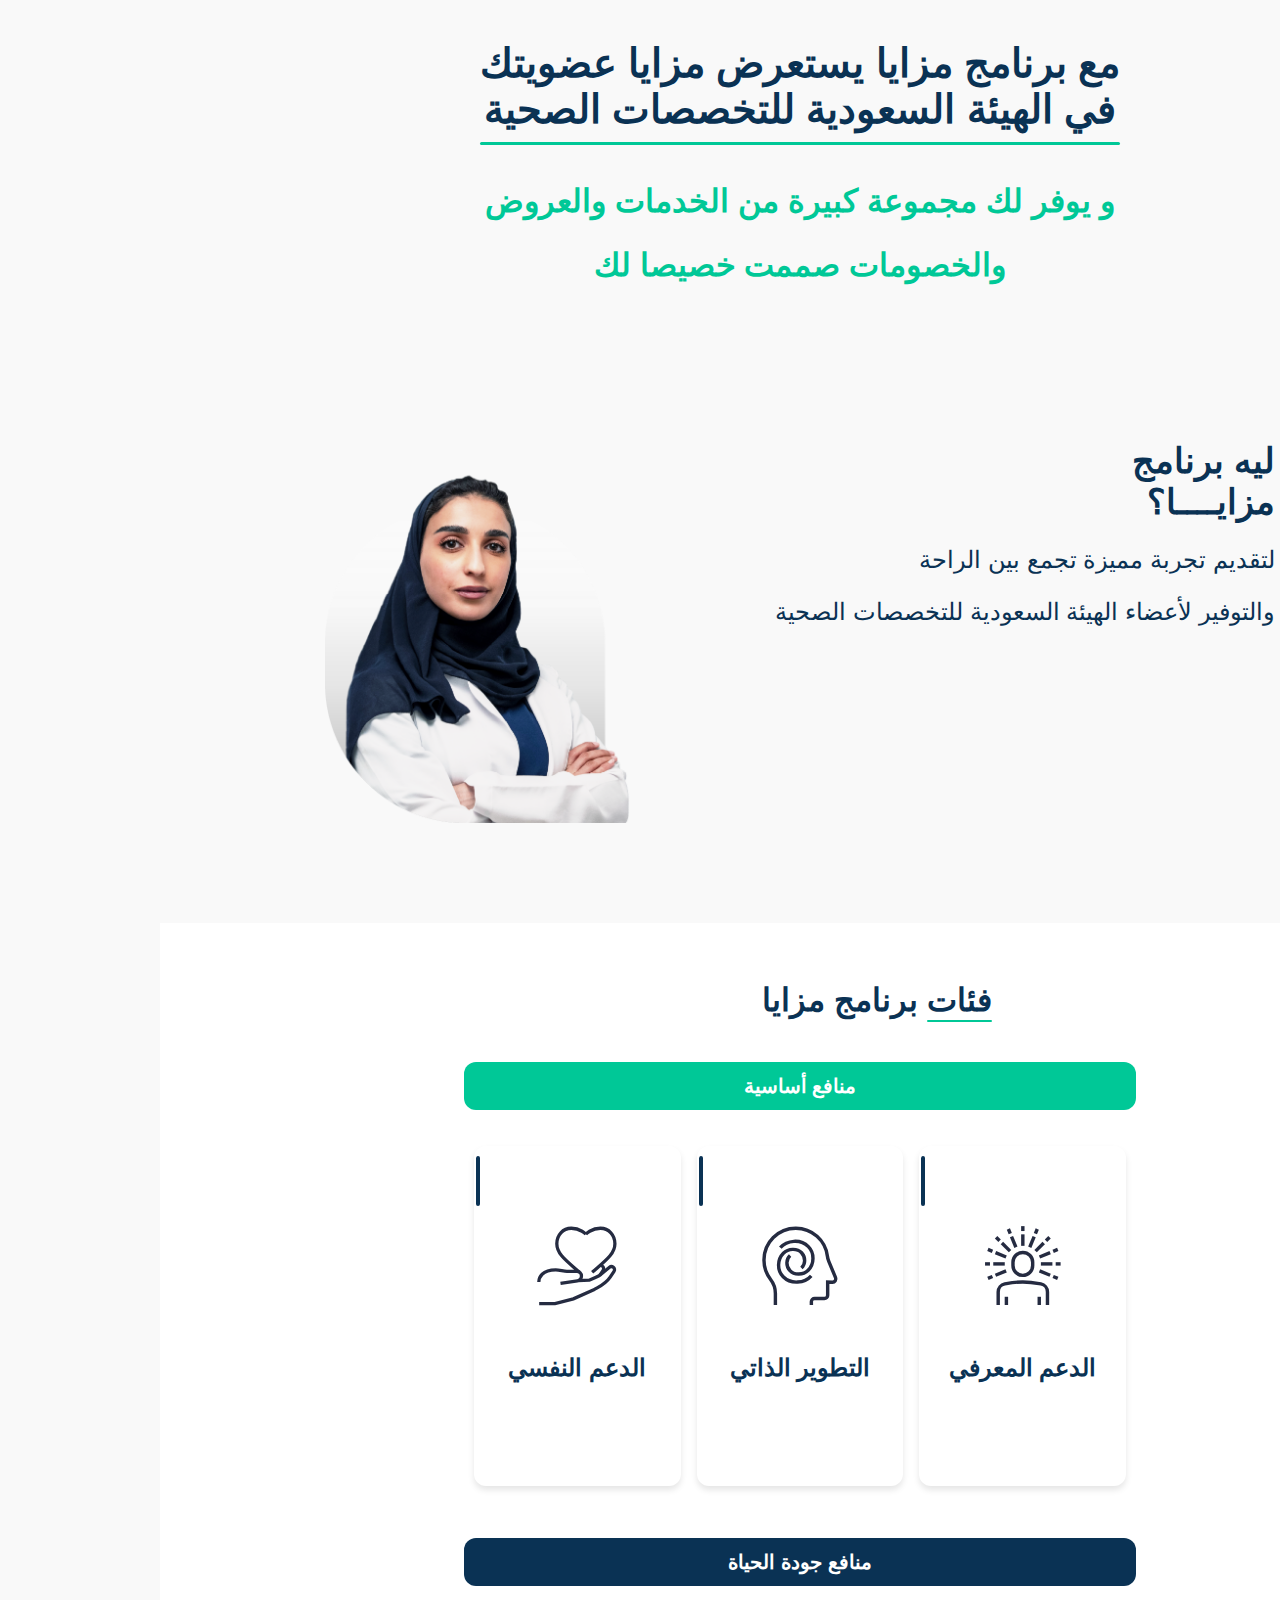
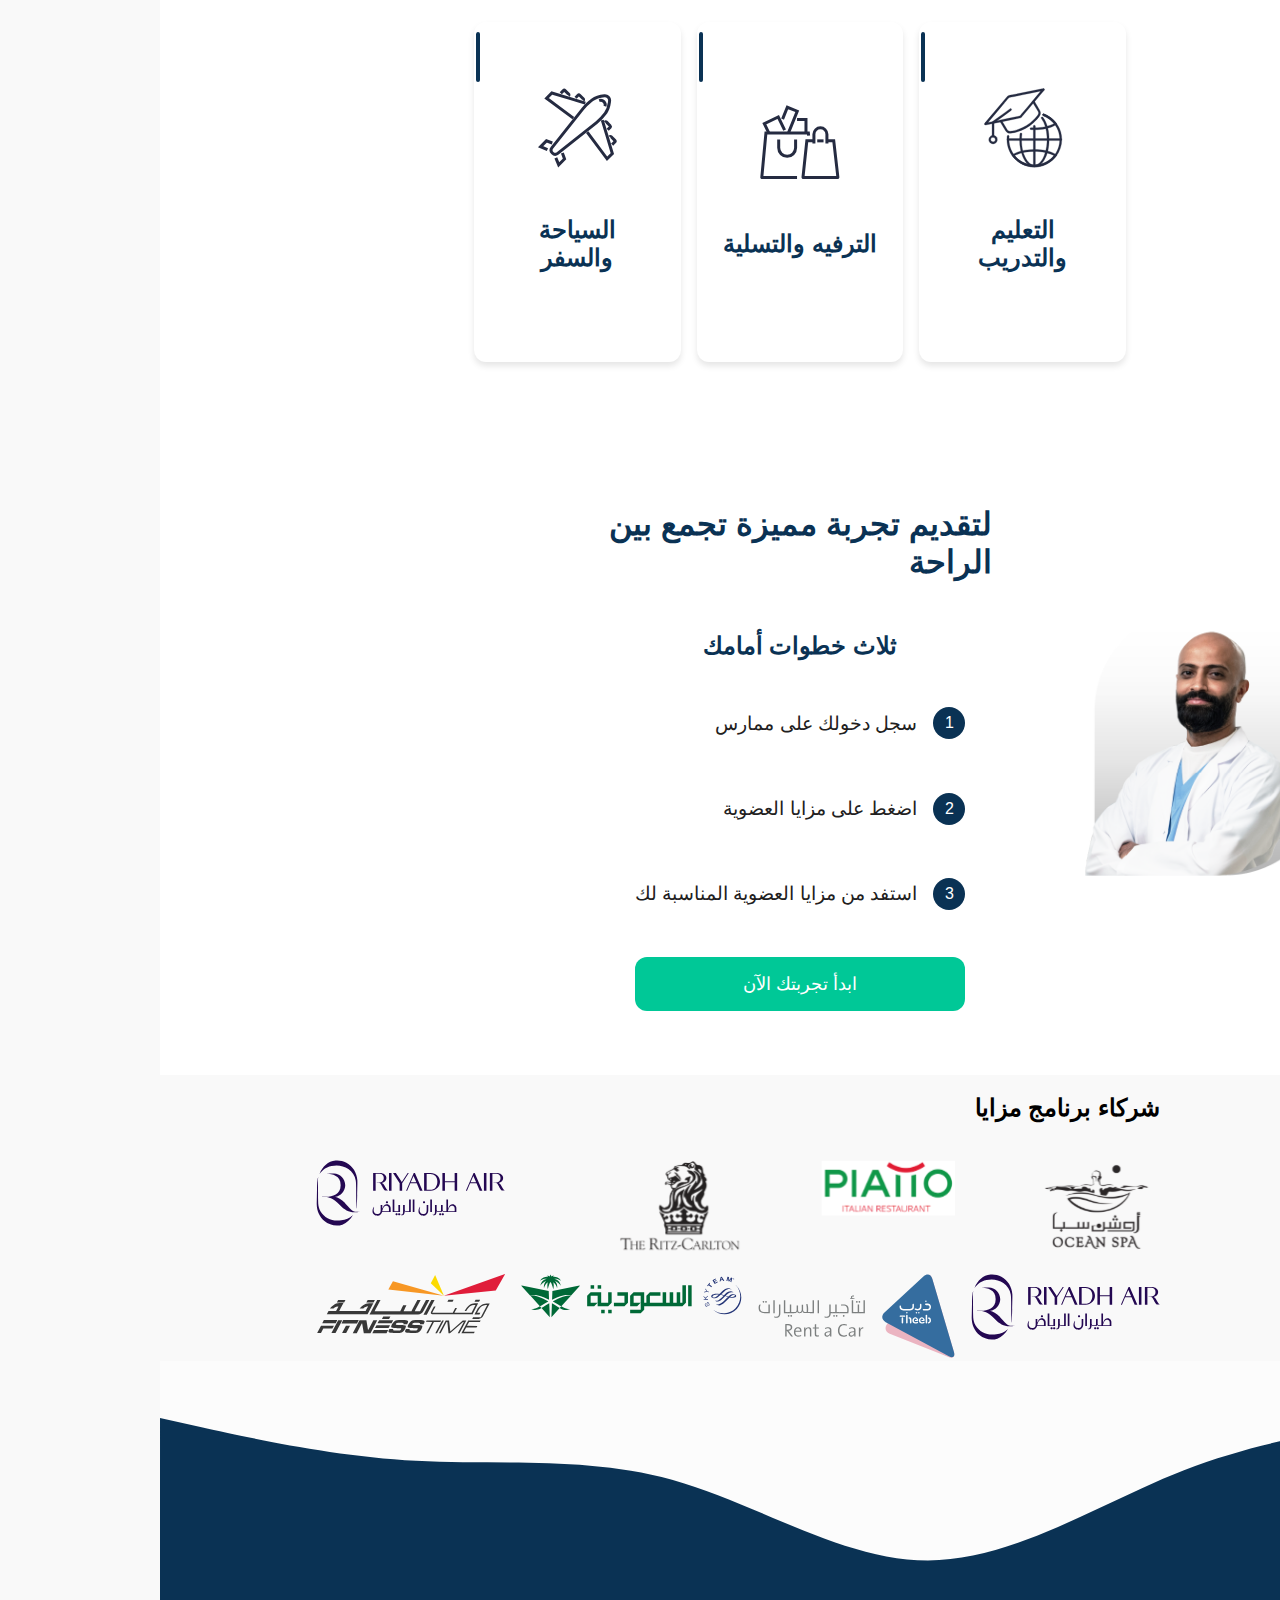
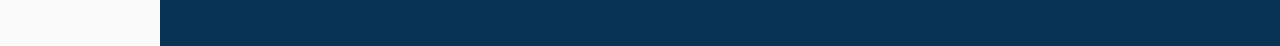
==== commit 7ffa82c1: "Update index.html" ====
--- a/index.html
+++ b/index.html
@@ -5,47 +5,48 @@
   <meta name="viewport" content="width=device-width, initial-scale=1.0">
   <title>Landing Page</title>
   <link rel="stylesheet" href="styles.css">
-  <link rel="stylesheet" href="fonts/scfhs-font.css"> <!-- Custom font -->
+  <link rel="stylesheet" href="assets/fonts/scfhs-font.css"> <!-- Custom font -->
   <script defer src="script.js"></script> <!-- JavaScript for animations -->
 </head>
 <body>
 
 
-
   <!-- Hero Section -->
   <section class="hero">
+
     <div class="hero-right">
       <img src="assets/images/Asset 4@2x.png" alt="صورة توضيحية" class="hero-img">
     </div>
     <div class="hero-left">
         <h1>معـاك بتزيـن</h1>
         <h2>مزايا عضويتك</h2>
+      </div>
+  </section>
+  
+
+  <!-- Why Section -->
+  <section class="why-section">
+    <div class="why-content">
+        <div class="title-wrapper">
+            <h1>مع برنامج مزايا يستعرض مزايا عضويتك</h1>
+            <br>
+            <h1>في الهيئة السعودية للتخصصات الصحية</h1>
+            <div class="divider"></div>
+        </div>
+        <h2 class="green-text">و يوفر لك مجموعة كبيرة من الخدمات والعروض</h2>
+        <h2 class="green-text">والخصومات صممت خصيصا لك</h2>
     </div>
-  </section>
 
- <!-- Why Section -->
-<section class="why-section">
-  <div class="why-content">
-      <div class="title-wrapper">
-          <h1>مع برنامج مزايا يستعرض مزايا عضويتك</h1>
-          <br>
-          <h1>في الهيئة السعودية للتخصصات الصحية</h1>
-          <div class="divider"></div>
-      </div>
-      <h2 class="green-text">و يوفر لك مجموعة كبيرة من الخدمات والعروض</h2>
-      <h2 class="green-text">والخصومات صممت خصيصا لك</h2>
-  </div>
-
-  <div class="why-details">
-      <img src="assets/images/Asset 1@2x.png" alt="Description of image" class="why-img">
-      <div class="text-box">
-          <h2>ليه برنامج<br> مزايــــا؟</h2>
-          <p>لتقديم تجربة مميزة تجمع بين الراحة</p>
-          <p>والتوفير لأعضاء الهيئة السعودية للتخصصات الصحية</p>
-      </div>
-  </div>
+    <div class="why-details">
+        <img src="assets/images/Asset 1@2x.png" alt="Description of image" class="why-img">
+        <div class="text-box">
+            <h2>ليه برنامج<br> مزايــــا؟</h2>
+            <p>لتقديم تجربة مميزة تجمع بين الراحة</p>
+            <p>والتوفير لأعضاء الهيئة السعودية للتخصصات الصحية</p>
+        </div>
+    </div>
+    
 </section>
-
 
   <!-- Services Section -->
   <section class="services">
@@ -154,41 +155,39 @@
       </div>
     </div>
   </section>
-  
-  <!-- Partners Section -->
-  <section class="partners">
-    <div class="partners-container">
-      <!-- Title Section -->
-      <div class="benefits-header">
-        <h2 class="title">
-          <span class="underline">شركاء</span> برنامج مزايا
-        </h2>
-      </div>
-  <br>
-      <!-- Card Section -->
-      <div class="card-container">
-        <div class="card">
-          <!-- Partners Grid -->
-          <div class="partners-grid">
-            <div class="partner-logo"><img src="assets/icons/oceanspa.svg" alt="Partner 1" /></div>
-            <div class="partner-logo"><img src="assets/icons/piatto.svg" alt="Partner 2" /></div>
-            <div class="partner-logo"><img src="assets/icons/ritz.svg" alt="Partner 3" /></div>
-            <div class="partner-logo"><img src="assets/icons/riyadhair.svg" alt="Partner 4" /></div>
-            <div class="partner-logo"><img src="assets/icons/riyadhair.svg" alt="Partner 5" /></div>
-            <div class="partner-logo"><img src="assets/icons/Theeb.svg" alt="Partner 6" /></div>
-            <div class="partner-logo"><img src="assets/icons/شعار الخطوط السعودية الجديد بدقة عالية svg png.svg" alt="Partner 7" /></div>
-            <div class="partner-logo"><img src="assets/icons/FitnessTime-01.svg" alt="Partner 8" /></div>
-          </div>
+<!-- Partners Section -->
+<section class="partners-section">
+  <div class="partners-container">
+    <!-- Title Section -->
+    <div class="partners-header">
+      <h2 class="partners-title">
+        <span class="partners-underline">شركاء</span> برنامج مزايا
+      </h2>
+    </div>
+    <br>
+    <!-- Card Section -->
+    <div class="partners-card-wrapper">
+      <div class="partners-card-item">
+        <!-- Partners Grid -->
+        <div class="partners-grid">
+          <div class="partners-logo"><img src="assets/icons/oceanspa.svg" alt="Partner 1" /></div>
+          <div class="partners-logo"><img src="assets/icons/piatto.svg" alt="Partner 2" /></div>
+          <div class="partners-logo"><img src="assets/icons/ritz.svg" alt="Partner 3" /></div>
+          <div class="partners-logo"><img src="assets/icons/riyadhair.svg" alt="Partner 4" /></div>
+          <div class="partners-logo"><img src="assets/icons/riyadhair.svg" alt="Partner 5" /></div>
+          <div class="partners-logo"><img src="assets/icons/Theeb.svg" alt="Partner 6" /></div>
+          <div class="partners-logo"><img src="assets/icons/شعار الخطوط السعودية الجديد بدقة عالية svg png.svg" alt="Partner 7" /></div>
+          <div class="partners-logo"><img src="assets/icons/FitnessTime-01.svg" alt="Partner 8" /></div>
         </div>
       </div>
     </div>
-  </section>
+  </div>
+</section>
 
-  <!-- footer Section -->
+
+
   <section class="footer">
     <img src="assets\images\wave.svg" alt="Wave" class="wave-svg">
-
   </section>
-
 </body>
 </html>
--- a/styles.css
+++ b/styles.css
@@ -50,7 +50,7 @@
     padding: 25em 10rem;
     position: relative;
     height: 100vh;
-    background-image: url('../assets/images/Asset\ 5@2x.png');
+    background-image: url('assets/images/Asset\ 5@2x.png');
     display: flex;
     align-items: center;
     justify-content: space-between;
